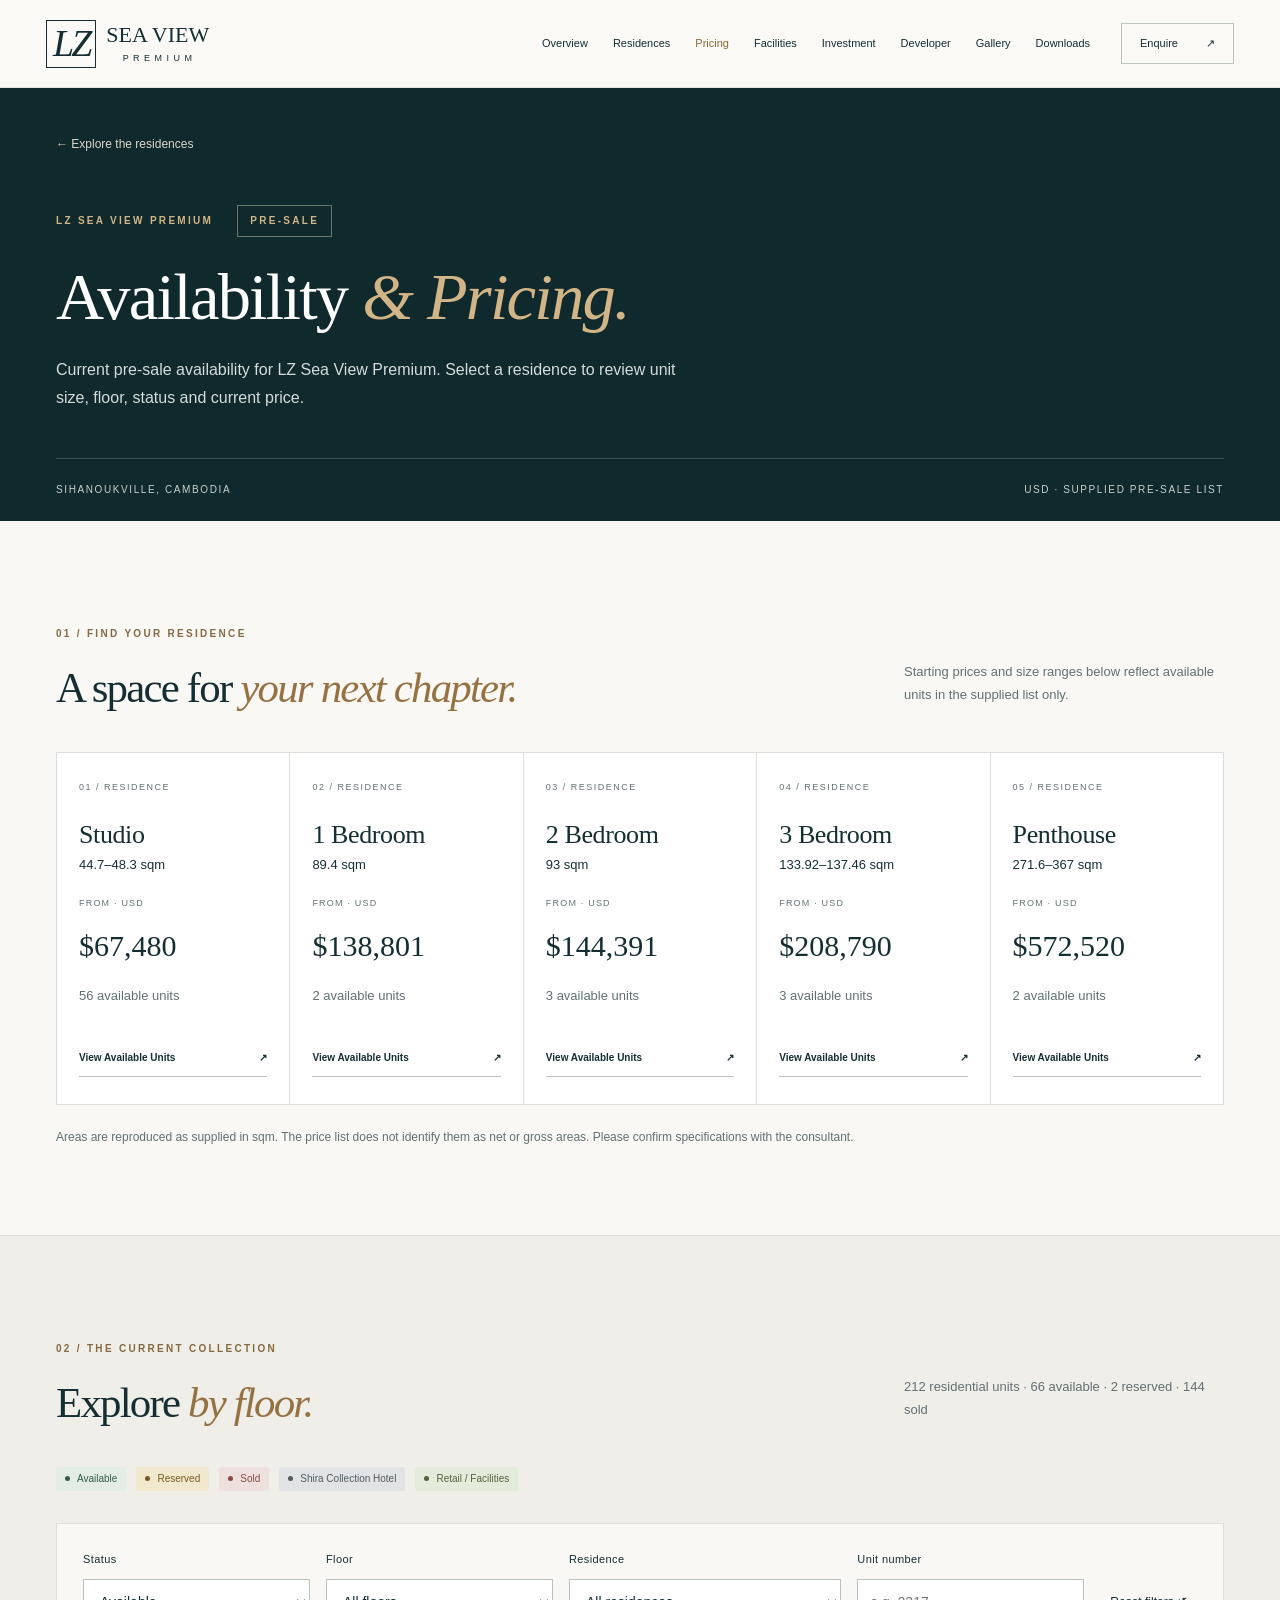
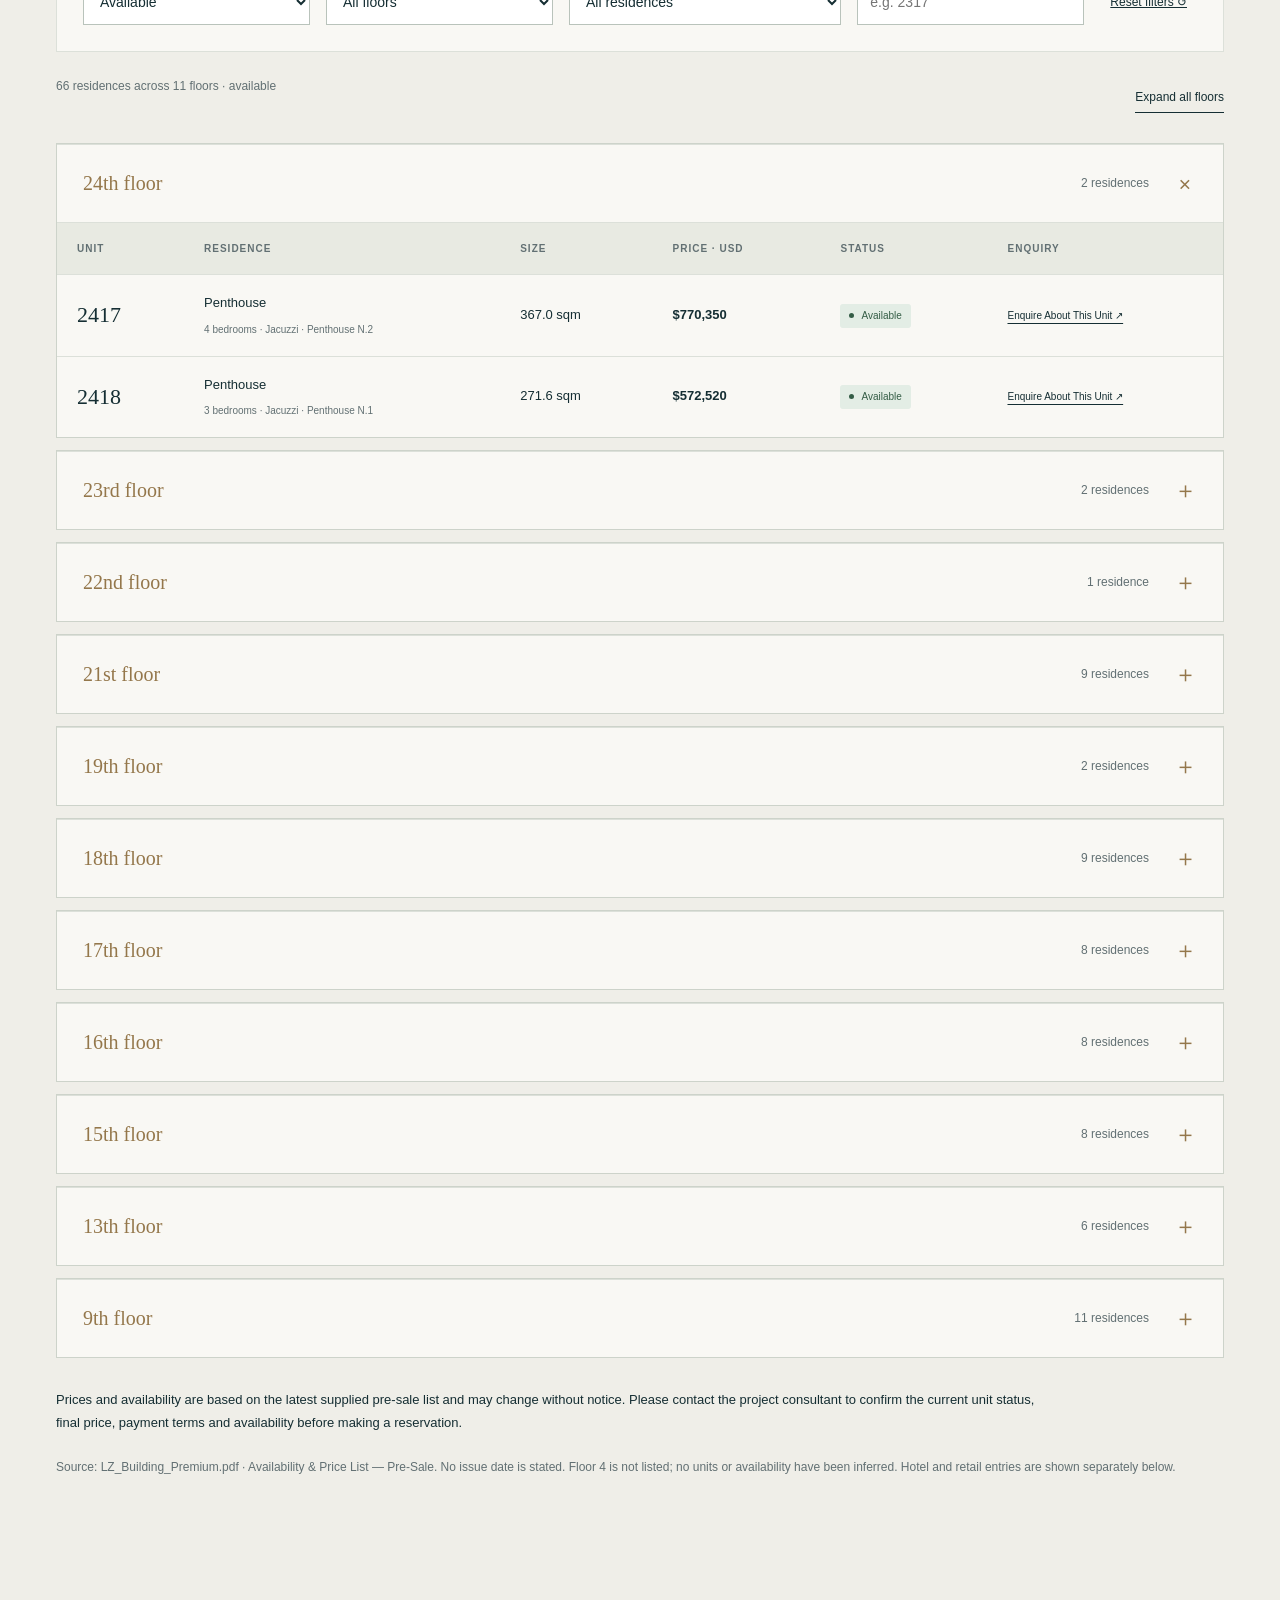
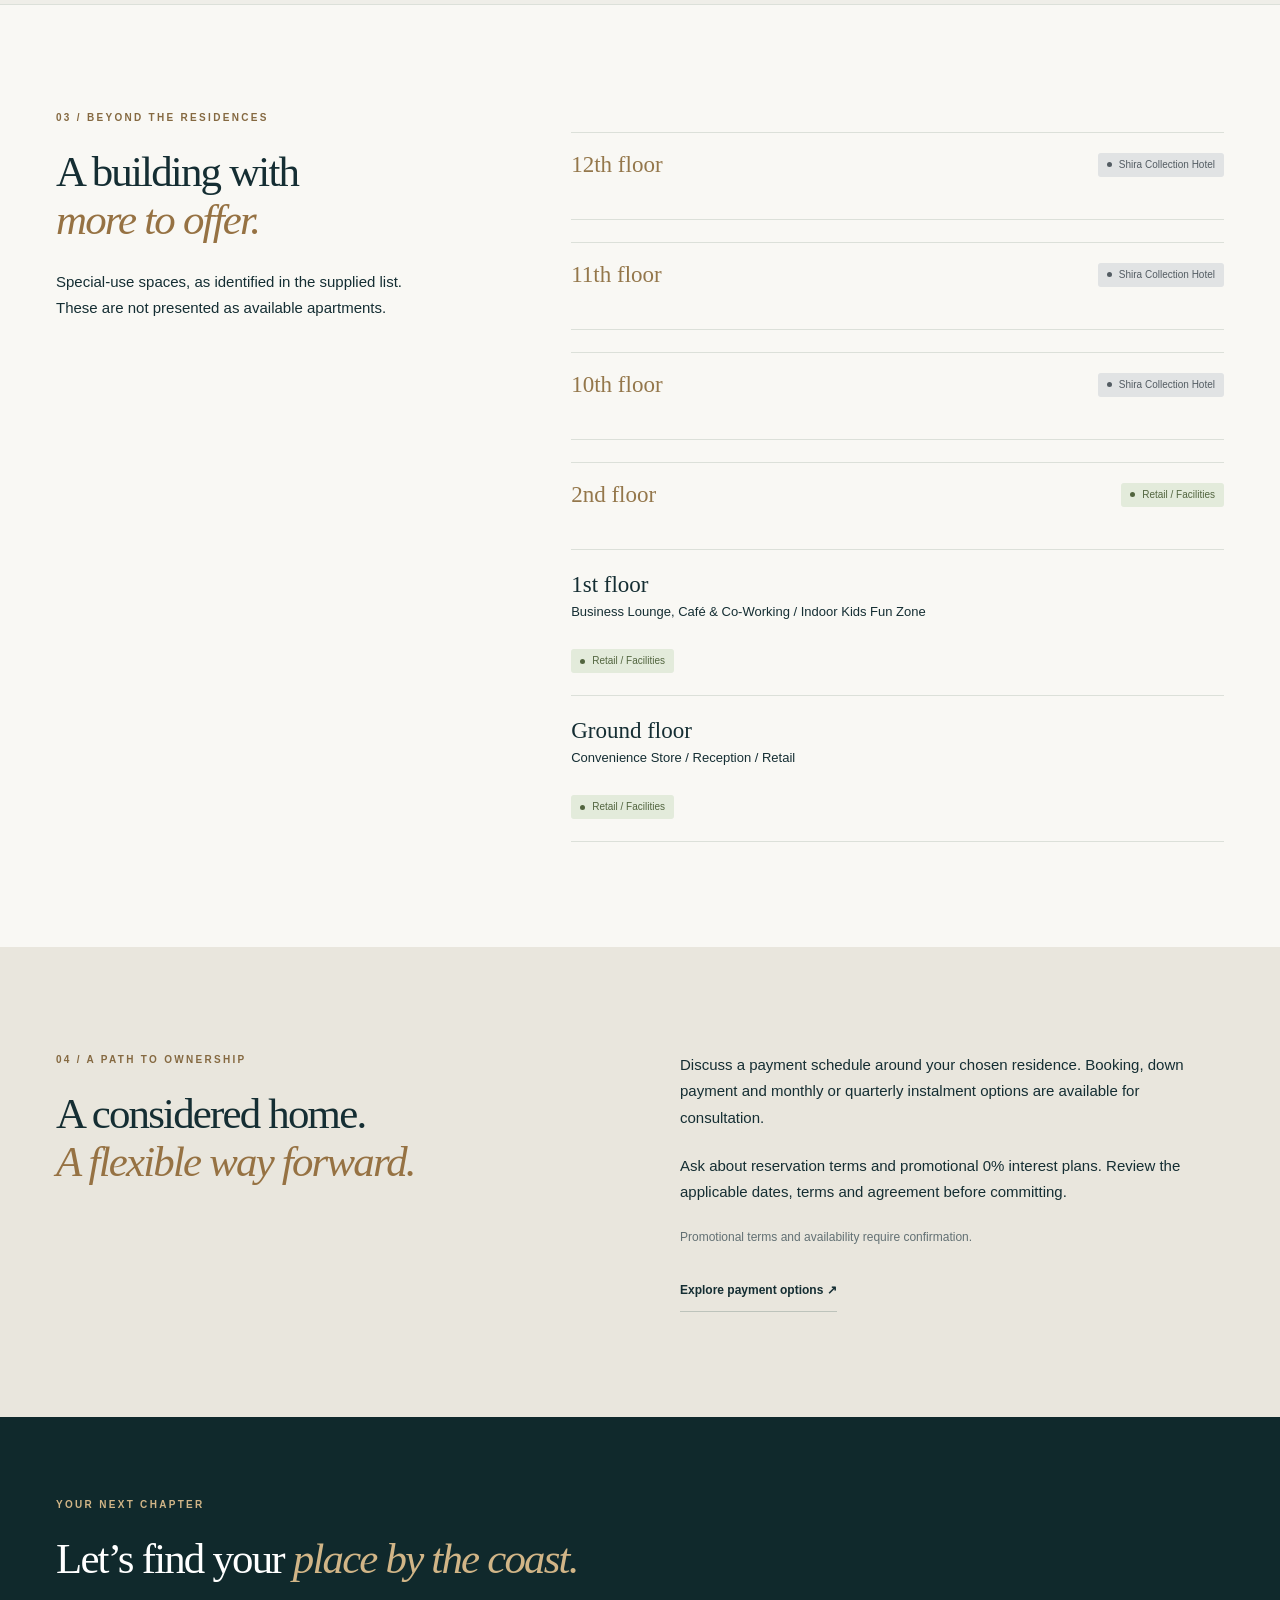
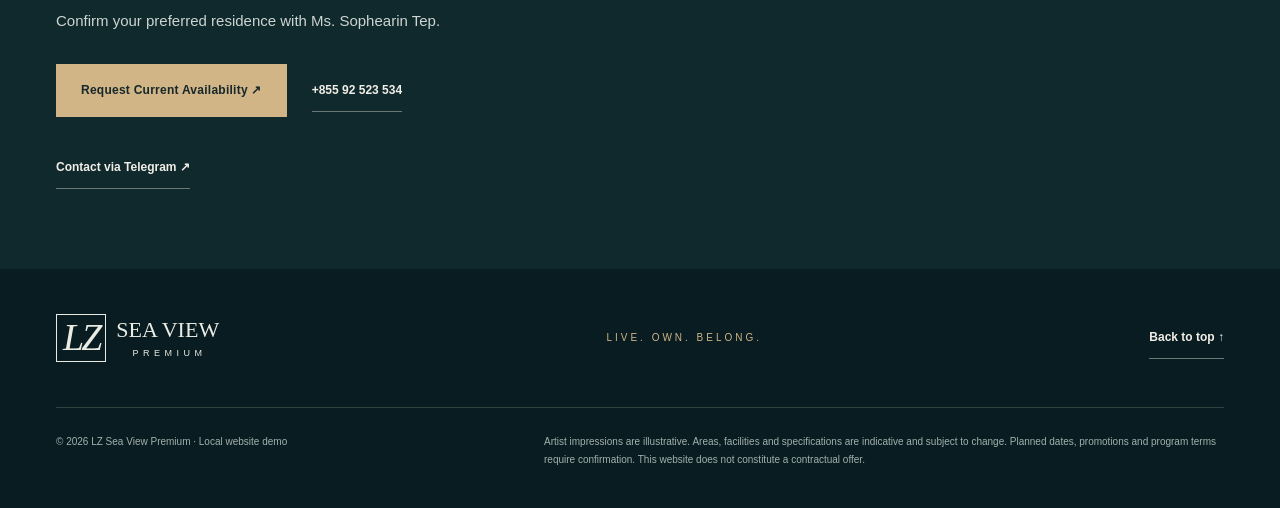
==== pricing.html @ 76c22403 "Confirm" ====
<!doctype html>
<html lang="en">
<head>
<meta charset="utf-8"><meta name="viewport" content="width=device-width, initial-scale=1">
<title>Availability & Pricing · LZ Sea View Premium</title>
<meta name="description" content="Explore the supplied pre-sale prices and unit availability at LZ Sea View Premium. Filter by floor, residence and status, and contact the project consultant.">
<meta name="robots" content="noindex,nofollow"><meta name="theme-color" content="#10292c">
<link rel="stylesheet" href="assets/css/style.css"><link rel="stylesheet" href="assets/css/pricing.css">
<script defer src="assets/js/pricing-data.js"></script><script defer src="assets/js/pricing.js"></script>
</head>
<body class="pricing-page">
<a class="skip" href="#main">Skip to content</a>
<header class="header">
  <a class="brand" href="index.html#home" aria-label="LZ Sea View Premium home"><span class="brand-monogram">LZ</span><span>SEA VIEW<small>P R E M I U M</small></span></a>
  <button class="menu-toggle" aria-expanded="false" aria-controls="nav">Menu <span>☰</span></button>
  <nav id="nav" aria-label="Main navigation"><a href="index.html#overview">Overview</a><a href="index.html#residences">Residences</a><a href="pricing.html" aria-current="page">Pricing</a><a href="index.html#facilities">Facilities</a><a href="index.html#investment">Investment</a><a href="index.html#developer">Developer</a><a href="index.html#gallery">Gallery</a><a href="index.html#downloads">Downloads</a><a class="nav-contact" href="index.html#contact">Enquire <span>↗</span></a></nav>
</header>
<main id="main">
<section class="price-hero"><div class="wrap">
<a class="price-back" href="index.html#residences">← Explore the residences</a>
<p class="eyebrow light">LZ SEA VIEW PREMIUM <span class="pre-sale">PRE-SALE</span></p>
<h1>Availability <em>&amp; Pricing.</em></h1>
<p class="price-intro">Current pre-sale availability for LZ Sea View Premium. Select a residence to review unit size, floor, status and current price.</p>
<div class="price-hero-bottom"><span>SIHANOUKVILLE, CAMBODIA</span><span>USD · SUPPLIED PRE-SALE LIST</span></div>
</div></section>
<section class="section wrap price-overview" aria-labelledby="overview-title">
<div class="section-head"><div><p class="eyebrow">01 / FIND YOUR RESIDENCE</p><h2 id="overview-title">A space for <em>your next chapter.</em></h2></div><p>Starting prices and size ranges below reflect available units in the supplied list only.</p></div>
<div id="category-cards" class="category-grid"></div>
<noscript><p>Please enable JavaScript to explore the inventory. <a href="index.html#contact">Contact the consultant for current availability.</a></p></noscript>
<p class="fine">Areas are reproduced as supplied in sqm. The price list does not identify them as net or gross areas. Please confirm specifications with the consultant.</p>
</section>
<section class="inventory-section" id="availability" aria-labelledby="inventory-title"><div class="wrap section">
<div class="section-head"><div><p class="eyebrow">02 / THE CURRENT COLLECTION</p><h2 id="inventory-title">Explore <em>by floor.</em></h2></div><p id="inventory-totals"></p></div>
<div class="legend" aria-label="Status legend"><span class="status available">Available</span><span class="status reserved">Reserved</span><span class="status sold">Sold</span><span class="status hotel">Shira Collection Hotel</span><span class="status retail">Retail / Facilities</span></div>
<form id="filters" class="price-filters" role="search" aria-label="Filter residences">
<label>Status<select id="status-filter"><option>Available</option><option>All</option><option>Reserved</option><option>Sold</option></select></label>
<label>Floor<select id="floor-filter"><option value="All">All floors</option></select></label>
<label>Residence<select id="type-filter"><option value="All">All residences</option></select></label>
<label>Unit number<input id="unit-filter" type="search" inputmode="numeric" placeholder="e.g. 2317" autocomplete="off"></label>
<button class="reset-filter" type="reset">Reset filters ↺</button>
</form>
<div class="inventory-toolbar"><p id="result-count" role="status" aria-live="polite"></p><button id="expand-floors" type="button">Expand all floors</button></div>
<div id="floor-results"></div>
<p class="pricing-disclaimer">Prices and availability are based on the latest supplied pre-sale list and may change without notice. Please contact the project consultant to confirm the current unit status, final price, payment terms and availability before making a reservation.</p>
<p class="fine">Source: LZ_Building_Premium.pdf · Availability &amp; Price List — Pre-Sale. No issue date is stated. Floor 4 is not listed; no units or availability have been inferred. Hotel and retail entries are shown separately below.</p>
</div></section>
<section class="section wrap building-use" aria-labelledby="building-title"><div><p class="eyebrow">03 / BEYOND THE RESIDENCES</p><h2 id="building-title">A building with<br><em>more to offer.</em></h2><p>Special-use spaces, as identified in the supplied list. These are not presented as available apartments.</p></div><div id="special-floors"></div></section>
<section class="price-payment"><div class="wrap section"><div><p class="eyebrow">04 / A PATH TO OWNERSHIP</p><h2>A considered home.<br><em>A flexible way forward.</em></h2></div><div><p>Discuss a payment schedule around your chosen residence. Booking, down payment and monthly or quarterly instalment options are available for consultation.</p><p>Ask about reservation terms and promotional 0% interest plans. Review the applicable dates, terms and agreement before committing.</p><p class="fine">Promotional terms and availability require confirmation.</p><a class="text-link" href="index.html#payment">Explore payment options ↗</a></div></div></section>
<section class="price-contact"><div class="wrap"><p class="eyebrow light">YOUR NEXT CHAPTER</p><h2>Let’s find your <em>place by the coast.</em></h2><p>Confirm your preferred residence with Ms. Sophearin Tep.</p><div class="actions"><a class="button gold" href="https://wa.me/85592523534?text=Hello%2C%20I%20would%20like%20to%20confirm%20current%20LZ%20Sea%20View%20Premium%20availability." target="_blank" rel="noopener noreferrer">Request Current Availability ↗</a><a class="text-link pale" href="tel:+85592523534">+855 92 523 534</a></div><a class="text-link pale" href="https://t.me/Sophea_Gency" target="_blank" rel="noopener noreferrer">Contact via Telegram ↗</a></div></section>
</main>
<footer><div class="wrap footer-top"><a class="brand" href="#main"><span class="brand-monogram">LZ</span><span>SEA VIEW<small>P R E M I U M</small></span></a><p>LIVE. OWN. BELONG.</p><a href="#main" class="text-link pale">Back to top ↑</a></div><div class="wrap footer-bottom"><p>© 2026 LZ Sea View Premium · Local website demo</p><p>Artist impressions are illustrative. Areas, facilities and specifications are indicative and subject to change. Planned dates, promotions and program terms require confirmation. This website does not constitute a contractual offer.</p></div></footer>
</body></html>
---- assets/css/style.css ----
/* Local, framework-free. System typography keeps the demo usable offline. */
:root{--ink:#152e33;--navy:#10292c;--deep:#0b2127;--gold:#d1b587;--paper:#f9f8f4;--muted:#627073;--line:#dce0d9;--serif:Georgia,'Times New Roman',serif;--sans:'Segoe UI',Arial,sans-serif}*{box-sizing:border-box}html{scroll-behavior:smooth;scroll-padding-top:90px}body{margin:0;background:var(--paper);color:var(--ink);font-family:var(--sans);font-size:15px;line-height:1.75}button,input,select,textarea{font:inherit}button,a,input,select,textarea{-webkit-tap-highlight-color:transparent}button,a{touch-action:manipulation}a{color:inherit;text-decoration:none}button{cursor:pointer}img{max-width:100%;display:block}button{color:inherit}p{margin:0 0 22px}h1,h2,h3{font-weight:400;line-height:1.12;margin:0 0 25px}h1,h2{font-family:var(--serif);letter-spacing:-1.8px}h1{font-size:clamp(42px,4.35vw,83px)}h2{font-size:clamp(34px,3.35vw,58px)}h3{font-family:var(--serif);font-size:27px;letter-spacing:-.4px}em{font-weight:400;color:#967243}button{border:0}button:focus-visible,a:focus-visible,summary:focus-visible{outline:3px solid #b7873d;outline-offset:5px}input:focus,textarea:focus,select:focus{outline:2px solid #a87c40;outline-offset:2px}.wrap{max-width:1344px;width:calc(100% - 112px);margin-inline:auto}.section{padding-top:105px;padding-bottom:105px}.eyebrow{font-size:10px;letter-spacing:2.3px;font-weight:600;color:#856941;margin-bottom:22px;line-height:1.6}.eyebrow.light{color:var(--gold)}.fine{font-size:12px;line-height:1.7;color:var(--muted)}.lead{font-size:20px;line-height:1.55}.button{display:inline-flex;align-items:center;justify-content:space-between;gap:25px;padding:15px 24px;font-size:12px;font-weight:600;letter-spacing:.25px;min-height:48px;border:1px solid transparent;transition:background .2s,transform .2s}.button:hover{transform:translateY(-2px)}.gold{background:var(--gold);color:#17282b}.gold:hover{background:#e4caa3}.dark{background:var(--ink);color:white}.dark:hover{background:#25484b}.outline{border-color:#9faeaa;background:transparent}.light-outline{border-color:#81918e;color:#fff;background:transparent}.text-link{display:inline-flex;gap:24px;align-items:center;font-size:12px;font-weight:600;padding:10px 0;border-bottom:1px solid #bdc3bb}.pale{color:#f1eee7;border-color:#6a7976}.actions{display:flex;gap:25px;align-items:center;flex-wrap:wrap}.center{text-align:center;margin-top:35px}.skip{position:fixed;left:20px;top:-100px;background:white;padding:12px;z-index:100}.skip:focus{top:20px}.header{height:88px;display:flex;align-items:center;justify-content:space-between;padding:0 3.6%;position:sticky;top:0;z-index:20;background:#faf9f6f7;border-bottom:1px solid #e5e3db;backdrop-filter:blur(12px)}.brand{display:flex;align-items:center;gap:10px;flex-shrink:0;font-family:var(--serif);font-size:22px;line-height:1}.brand-monogram{font-size:38px;font-style:italic;border:1px solid currentColor;padding:3px 6px 5px;letter-spacing:-3px}.brand small{font-size:9px;font-family:var(--sans);display:block;text-align:center;margin-top:8px;letter-spacing:1px}.header nav{display:flex;gap:25px;align-items:center;font-size:11px;font-weight:500}.header nav a:hover{color:#926b37}.nav-contact{padding:10px 18px;border:1px solid #bfc6bf;margin-left:6px;display:flex;gap:28px}.menu-toggle{display:none}.hero{background:var(--navy);color:#fff;display:grid;grid-template-columns:48% 52%;min-height:700px}.hero-copy{padding:82px 8% 26px 11%;display:flex;flex-direction:column;justify-content:center}.hero h1{margin-bottom:28px}.hero em{color:#d3b992}.hero-name{letter-spacing:3px;font-size:11px;margin-bottom:18px}.hero-intro{max-width:400px;font-size:15px;color:#c4cecc;line-height:1.85;margin-bottom:32px}.hero .text-link{font-size:11px}.hero-brochure{font-size:11px;color:#c5ceca;display:flex;gap:28px;margin-top:22px;align-self:flex-start}.hero-bottom{display:flex;justify-content:space-between;align-items:end;gap:20px;border-top:1px solid #ffffff26;padding-top:24px;margin-top:60px;font-size:8px;letter-spacing:1.5px;color:#b6c2bf}.hero-bottom strong{display:block;font-size:13px;letter-spacing:.5px;color:#fff;margin-top:6px;font-weight:400}.hero-bottom a{display:flex;gap:20px;align-items:center}.hero-bottom a span{font-size:24px}.hero-visual{position:relative;min-height:700px;overflow:hidden}.hero-visual>img{width:100%;height:100%;object-fit:cover;position:absolute;object-position:50% 48%}.image-note{position:absolute;bottom:16px;left:18px;color:#fff;font-size:8px;letter-spacing:1.4px;background:#10292ca8;padding:5px 9px;z-index:2}.hero-stamp{position:absolute;bottom:32px;right:30px;border:1px solid #ffffff80;padding:17px 20px;display:flex;gap:40px;align-items:end;font-size:12px;line-height:1.5;letter-spacing:2px;background:#10292c30;color:white}.hero-stamp>span:last-child{font-size:28px}.tiny-line{width:27px;height:1px;display:inline-block;background:var(--gold);vertical-align:middle;margin-right:10px}.highlights{display:grid;grid-template-columns:repeat(4,1fr);border-bottom:1px solid var(--line);padding:32px 0}.highlights>div{border-right:1px solid var(--line);padding-left:32px}.highlights>div:first-child{padding-left:0}.highlights>div:last-child{border:0}.highlights b{display:block;font-family:var(--serif);font-size:24px;font-weight:400}.highlights span{color:var(--muted);font-size:11px}.overview{display:grid;grid-template-columns:1fr 1fr;gap:100px;align-items:center}.picture{position:relative;overflow:hidden;background:#d8ddd6;padding:0;text-align:left}.picture>img{width:100%;height:100%;object-fit:cover;transition:transform .6s}.picture:hover>img{transform:scale(1.025)}.portrait{height:610px}.picture-caption{position:absolute;bottom:60px;left:35px;color:white;font-size:10px;letter-spacing:2px;z-index:2}.picture-caption em{font-size:28px;letter-spacing:0;color:white;font-family:var(--serif)}.portrait:after{content:'';position:absolute;inset:50% 0 0;background:linear-gradient(transparent,#10292ccc)}.section-copy p:not(.eyebrow):not(.lead){color:var(--muted)}.inline-facts{display:flex;gap:12px;flex-wrap:wrap;margin:25px 0}.inline-facts span{font-size:8px;letter-spacing:1px;border:1px solid var(--line);padding:6px 9px}.location-section{background:#eeeFE8}.location-grid{display:grid;grid-template-columns:.85fr 1.15fr;gap:70px;align-items:center}.address{font-size:13px;border-left:2px solid var(--gold);padding-left:18px}.nearby{display:grid;grid-template-columns:1fr 1fr;gap:20px;margin:26px 0}.nearby strong{display:block;font:30px var(--serif)}.nearby small{font:13px var(--sans)}.nearby span{font-size:11px;color:var(--muted)}.map-card{background:white;border:1px solid #d8ddd5;padding:12px}.map-preview{padding:0;position:relative;display:block;width:100%;background:#edf2ed}.map-preview img{width:100%;height:440px;object-fit:cover}.map-preview>span{position:absolute;bottom:14px;left:14px;right:14px;background:#fff;padding:13px 18px;font-size:12px;display:flex;justify-content:space-between}.map-card>p{font-size:8px;letter-spacing:2px;text-align:center;margin:16px 0 5px}.section-head{display:flex;justify-content:space-between;gap:45px;align-items:end;margin-bottom:40px}.section-head h2,.section-head h3{margin-bottom:0}.section-head>p{font-size:13px;max-width:320px;color:var(--muted);margin-bottom:5px}.tabs,.filter-row{display:flex;gap:4px;flex-wrap:wrap;border-bottom:1px solid #cbd2ca;margin-bottom:35px}.tabs button,.filter-row button{padding:15px 25px;background:transparent;font-size:12px;border-bottom:2px solid transparent;min-height:46px}.tabs button[aria-selected=true],.filter-row button[aria-pressed=true]{color:#856134;border-color:#a88550}.tabs button:hover,.filter-row button:hover{background:#eaece4}.unit-layout{display:grid;grid-template-columns:1.4fr 1fr;gap:50px}.unit-feature{padding:0;position:relative;width:100%;background:#dcdcd2}.unit-feature img{width:100%;height:420px;object-fit:cover}.unit-feature .expand{position:absolute;right:18px;bottom:16px;color:white;background:#10292cac;padding:4px 10px;font-size:11px}.unit-thumbs{display:grid;grid-template-columns:repeat(4,1fr);gap:10px;margin-top:10px}.unit-thumbs button{padding:0;position:relative;overflow:hidden;height:85px}.unit-thumbs img{width:100%;height:100%;object-fit:cover}.unit-thumbs button:hover{outline:2px solid var(--gold)}.unit-copy{padding:25px 0}.unit-copy h3{font-size:38px}.unit-size{font:30px var(--serif);padding:18px 0;border-block:1px solid var(--line);margin:22px 0}.unit-size small{display:block;font:11px var(--sans);margin-top:7px;color:var(--muted)}.unit-copy ul{padding:0;list-style:none;line-height:2;font-size:13px}.unit-copy li:before{content:'—';margin-right:10px;color:#a5824f}.unit-copy .actions{margin-top:25px;gap:15px}.unit-copy .button{font-size:11px;padding:13px 16px;gap:15px}.residence-note{margin-top:22px;margin-bottom:0}.facilities-section{background:var(--navy);color:#fff}.facilities-section h2 em{color:var(--gold)}.facilities-section .section-head>p{color:#b9c5c2}.facility-mosaic{display:grid;grid-template-columns:1.4fr 1fr;grid-template-rows:235px 235px;gap:16px}.facility-wide{grid-row:span 2}.facility-caption{position:absolute;left:26px;bottom:50px;color:white;text-shadow:0 1px 6px #000;z-index:1}.facility-caption small{display:block;font-size:9px;letter-spacing:2px;margin-bottom:12px}.facility-caption b{font:26px var(--serif)}.facility-wide .facility-caption b{font-size:38px}.facility-mosaic .picture:after{content:'';position:absolute;inset:40% 0 0;background:linear-gradient(transparent,#0009)}.facility-list{display:grid;grid-template-columns:repeat(4,1fr);margin-top:40px;gap:30px}.facility-list>div{border-top:1px solid #49615f;padding-top:16px}.facility-list span{color:#bba074;font:11px var(--sans)}.facility-list h3{font-size:20px;margin:14px 0 7px}.facility-list p{font-size:11px;color:#bbc5c2;line-height:1.6}.dark-details{color:#bfcac6;margin-top:15px}.dark-details summary{color:#e9e9e0;border-color:#526260}.dark-details p{font-size:13px}.benefits{display:grid;grid-template-columns:repeat(4,1fr);gap:35px}.benefits article{border-top:1px solid var(--line);padding-top:22px}.benefits h3{font-size:22px}.benefits p{font-size:13px;color:var(--muted)}.line-icon{display:block;color:#9d7a46;font-size:32px;margin-bottom:20px}.rental-card{display:grid;grid-template-columns:.8fr 1.2fr;margin-top:60px;background:#eeefe8}.rental-number{background:var(--ink);color:white;padding:45px;text-align:center;display:flex;align-items:center;justify-content:center;flex-direction:column}.rental-number b{font:124px/1 var(--serif);color:#dac19d}.rental-number b span{font-size:55px}.rental-number p{margin-bottom:16px}.rental-number small{font-size:9px;letter-spacing:1.2px}.gold-rule{height:1px;width:35px;background:var(--gold);margin:12px 0 28px}.rental-card>div:last-child{padding:50px}.rental-card h3{font-size:36px}.rental-card .fine{margin:25px 0 0}.management{display:grid;grid-template-columns:.8fr 1.2fr;gap:60px;margin-top:55px}.management h3{font-size:31px}.management p{color:var(--muted);font-size:13px}.service-chips{display:flex;gap:10px;flex-wrap:wrap}.service-chips span{border:1px solid #cbd1c8;font-size:11px;padding:6px 10px}.offer-section{background:#e9e9e0}.offer-grid{display:grid;grid-template-columns:1fr 1fr;gap:100px;align-items:center}.payment-steps{margin:30px 0}.payment-steps>div{display:flex;gap:20px;margin-top:25px}.payment-steps>div>span{border:1px solid #abb4aa;border-radius:50%;width:38px;height:38px;flex-shrink:0;display:grid;place-items:center;font-size:11px}.payment-steps h3{font-size:21px;margin-bottom:8px}.payment-steps p{font-size:12px;color:var(--muted);margin:0}.offer-card{background:var(--paper)}.offer-image{height:255px;position:relative;overflow:hidden}.offer-image img{width:100%;height:100%;object-fit:cover;object-position:50% 23%}.tag{position:absolute;left:17px;top:17px;background:#faf8f0;padding:7px 12px;font-size:8px;letter-spacing:1.2px}.offer-body{padding:35px}.offer-body h3{font-size:34px}.offer-body p{font-size:13px}.offer-body .fine{font-size:11px;margin-top:15px}.subtle-link{background:none;border-bottom:1px solid #aaa;padding:3px 0;font-size:11px}.developer-intro{display:grid;grid-template-columns:1fr 1fr;gap:100px}.developer-intro h2{font-size:60px}.developer-intro p{color:var(--muted)}.client-brand{width:190px;height:auto;margin-bottom:30px;mix-blend-mode:multiply}.track-heading{margin-top:80px}.track-heading h3{font-size:30px}.track-grid{display:grid;grid-template-columns:1fr 1fr;gap:35px}.track-grid article{border:1px solid var(--line)}.track-main{position:relative;height:320px;width:100%;padding:0;display:block}.track-main img{width:100%;height:100%;object-fit:cover}.track-thumbs{display:grid;grid-template-columns:1fr 1fr;gap:8px;margin:8px}.track-thumbs button{padding:0;height:140px}.track-thumbs img{width:100%;height:100%;object-fit:cover}.track-copy{padding:22px 27px}.track-copy h3{margin-bottom:10px}.track-copy span{font-size:9px;letter-spacing:1.3px}.track-copy p{font-size:13px;color:var(--muted);margin-top:15px}.gallery-section{background:#eeefe8}.filter-row{margin-bottom:15px}.filter-row button{padding:10px 17px;font-size:11px}.gallery-grid{display:grid;grid-template-columns:repeat(3,1fr);gap:17px}.gallery-tile{padding:0;background:#e1e5db;position:relative;overflow:hidden;aspect-ratio:1.4;text-align:left}.gallery-tile img{height:100%;width:100%;object-fit:cover;transition:transform .4s}.gallery-tile:hover img{transform:scale(1.05)}.gallery-tile>span{position:absolute;bottom:0;left:0;right:0;color:white;padding:30px 15px 12px;background:linear-gradient(transparent,#10292ccf);font-size:11px}.gallery-tile small{display:block;font-size:8px;letter-spacing:1px;opacity:.85}.brochure-cards{display:grid;grid-template-columns:repeat(3,1fr);gap:22px}.brochure-card{border:1px solid var(--line);padding:30px;position:relative;background:#f0f0e8}.brochure-card>span{font-size:9px;letter-spacing:2px;color:#8c724b}.brochure-card h3{margin:22px 0 10px;font-size:30px}.brochure-card p{font-size:12px;color:var(--muted)}.brochure-card .text-link{width:100%;justify-content:space-between}.plans-layout{display:grid;grid-template-columns:.8fr 1.2fr;gap:80px;margin-top:55px}.plans-layout p{color:var(--muted)}details{border-bottom:1px solid var(--line)}summary{list-style:none;display:flex;justify-content:space-between;gap:20px;align-items:center;padding:19px 0;cursor:pointer;font-size:14px;border-top:1px solid var(--line)}summary::-webkit-details-marker{display:none}summary span{font-size:20px;color:#94774b}details[open] summary span{transform:rotate(45deg)}details p{font-size:13px}.doc-row{display:flex;justify-content:space-between;gap:20px;border-top:1px dashed #d5d9d2;padding:13px 0;font-size:12px}.doc-row span{max-width:73%}.doc-row small{display:block;font-size:10px;color:var(--muted)}.doc-row a{white-space:nowrap;color:#735526;font-weight:600}.video-section{padding-bottom:20px}.video-poster{width:100%;aspect-ratio:16/9;max-height:650px;display:block;position:relative;padding:0;overflow:hidden;background:var(--ink);color:white}.video-poster>img{width:100%;height:100%;object-fit:cover;opacity:.53;transition:transform 1s}.video-poster:hover>img{transform:scale(1.03)}.video-content{position:absolute;inset:0;display:flex;align-items:center;justify-content:center;flex-direction:column;padding:20px;background:linear-gradient(transparent,#0b222548)}.video-content>strong{font:44px var(--serif);margin:20px 0 10px}.video-content>span:last-child{font-size:12px}.play{width:75px;height:75px;border:1px solid #fff9;border-radius:50%;background:#ffffff20;display:grid;place-items:center;padding-left:4px;font-size:22px;backdrop-filter:blur(6px)}.video-meta{position:absolute;bottom:22px;left:28px;right:28px;display:flex;justify-content:space-between;font-size:9px;letter-spacing:2px}.legal-section{display:grid;grid-template-columns:1fr 1fr;gap:100px}.legal-section>div:first-child>p:not(.eyebrow){max-width:440px;color:var(--muted)}.contact-section{background:var(--navy);color:white}.contact-section h2 em{color:var(--gold)}.contact-grid{display:grid;grid-template-columns:1fr 1fr;gap:100px}.contact-grid>div>p{color:#c4cdc9;max-width:390px}.consultant{display:flex;gap:20px;align-items:center;margin:35px 0}.consultant-initials{width:60px;height:60px;display:grid;place-items:center;border:1px solid #9a997f;border-radius:50%;font:25px var(--serif);color:var(--gold)}.consultant h3{font-size:25px;margin-bottom:5px}.consultant div>span{font-size:8px;letter-spacing:1.8px;color:var(--gold);display:block}.consultant div>a{display:block;font-size:17px;margin-top:6px}.contact-buttons{display:flex;gap:10px;flex-wrap:wrap;margin-bottom:25px}.contact-buttons .button{padding:11px 19px;gap:12px}.contact-grid>div>.fine{font-size:12px;margin-top:30px}.enquiry-form{background:var(--paper);color:var(--ink);padding:37px}.enquiry-form h3{font-size:28px}.enquiry-form label{display:block;font-size:11px;font-weight:500;margin-bottom:20px}.enquiry-form input,.enquiry-form select,.enquiry-form textarea{display:block;width:100%;border:0;border-bottom:1px solid #b9c3b9;background:transparent;border-radius:0;padding:10px 0;color:var(--ink);font-size:13px;margin-top:4px;resize:vertical}.form-row{display:grid;grid-template-columns:1fr 1fr;gap:25px}.enquiry-form .button{width:100%}.enquiry-form .fine{font-size:11px}.enquiry-form #form-status{margin:15px 0 0}.enquiry-form .eyebrow{margin-bottom:15px}footer{background:#091c21;color:#eaece4}.footer-top{display:flex;justify-content:space-between;align-items:center;gap:30px;padding:45px 0;border-bottom:1px solid #31433f}.footer-top>p{font-size:10px;letter-spacing:3px;margin:0;color:var(--gold)}.footer-bottom{display:flex;justify-content:space-between;gap:50px;padding:25px 0 35px;color:#a3b1ad;font-size:10px}.footer-bottom p:first-child{flex-shrink:0}.footer-bottom p:last-child{max-width:680px;margin-bottom:0}dialog{border:1px solid #bec7bd;padding:25px;background:var(--paper);color:var(--ink);max-width:calc(100vw - 28px);max-height:90dvh}dialog::backdrop{background:#031619e8;backdrop-filter:blur(7px)}body.modal-open{overflow:hidden}#lightbox{width:1150px}.modal-top{display:flex;gap:20px;justify-content:space-between;align-items:center;min-height:50px}.modal-top p{margin:0;font-size:13px}.close{width:44px;height:44px;background:transparent;font-size:30px;line-height:1;flex-shrink:0}.lightbox-stage{display:grid;grid-template-columns:44px 1fr 44px;gap:12px;align-items:center}.lightbox-stage img{width:100%;height:65dvh;object-fit:contain}.arrow{height:44px;background:#e1e6dc;font-size:22px}#lightbox-count{text-align:center;margin:15px 0 0}#info-dialog{width:620px;padding:45px}#info-dialog>.close{position:absolute;right:10px;top:10px}#info-title{font-size:35px;margin-top:10px}#info-content p{font-size:14px}.modal-offer{width:auto;max-height:55dvh;margin:auto;object-fit:contain}.noscript{text-align:center;padding:20px;background:#fff0cc}.modal-mini-play{font-size:35px;color:#987643}.lightbox-stage img.map-large{height:70dvh}.plan-options{display:grid;gap:14px;margin-top:20px}.plan-options a{border:1px solid var(--line);padding:15px;font-size:13px;display:flex;justify-content:space-between;gap:15px}[hidden]{display:none!important}
@media(min-width:1700px){.hero-copy{padding-left:max(9%,calc((100vw - 1440px)/2))}.hero,.hero-visual{min-height:830px}.hero-copy{padding-right:10%}.hero-bottom{margin-top:75px}}
@media(max-width:1150px){.header nav{gap:14px}.header{padding-inline:24px}.brand{font-size:18px}.brand-monogram{font-size:32px}.nav-contact{padding:9px 12px;gap:10px}.wrap{width:calc(100% - 64px)}.hero-copy{padding:60px 8% 24px}.hero,.hero-visual{min-height:640px}.overview,.offer-grid,.developer-intro,.contact-grid,.legal-section{gap:45px}.location-grid{gap:35px}.unit-layout{gap:30px}.hero-bottom a{font-size:7px;gap:8px}.highlights b{font-size:20px}.section{padding-block:80px}.portrait{height:520px}.hero .actions{gap:12px}.hero h1{font-size:50px}.plans-layout{gap:35px}.facility-list{gap:22px}.rental-card>div:last-child{padding:35px}.enquiry-form{padding:28px}}
@media(max-width:950px){.header{height:76px}.menu-toggle{display:flex;align-items:center;gap:20px;background:transparent;font-size:12px;min-height:44px}.menu-toggle span{font-size:22px}.header nav{display:none;position:absolute;top:76px;left:0;right:0;flex-direction:column;align-items:stretch;background:var(--paper);padding:18px 32px;border-bottom:1px solid var(--line);max-height:calc(100dvh - 76px);overflow:auto;gap:0}.header nav.open{display:flex}.header nav a{padding:12px 0;font-size:14px}.header nav .nav-contact{margin:8px 0;padding:10px 16px}.hero{grid-template-columns:1fr 1fr}.hero h1{font-size:42px}.hero-copy{padding:48px 8% 24px}.hero-intro{font-size:13px}.hero-bottom{margin-top:38px}.hero-bottom a{display:none}.highlights{gap:20px;grid-template-columns:1fr 1fr}.highlights>div{padding-left:0;border:0}.overview{gap:35px}.portrait{height:520px}.location-grid{grid-template-columns:1fr}.map-preview img{height:410px;object-fit:contain}.unit-layout{grid-template-columns:1.1fr 1fr}.unit-feature img{height:350px}.unit-copy{padding:0}.unit-copy h3{font-size:30px}.unit-thumbs button{height:66px}.tabs button{padding:12px 18px}.facility-mosaic{grid-template-rows:190px 190px}.facility-list{grid-template-columns:repeat(3,1fr)}.benefits{grid-template-columns:1fr 1fr}.developer-intro h2{font-size:48px}.contact-grid{gap:35px}.contact-buttons .button{padding:11px 12px}.brochure-card{padding:22px}.offer-grid{gap:35px}.offer-body{padding:25px}.footer-bottom{flex-direction:column;gap:0}.hero-stamp{bottom:38px;right:18px;gap:25px}.form-row{grid-template-columns:1fr;gap:0}}
@media(max-width:760px){html{scroll-padding-top:80px}.wrap{width:calc(100% - 40px)}.section{padding-block:62px}.header{padding-inline:20px;height:72px}.header nav{top:72px}.hero{grid-template-columns:1fr;min-height:0}.hero-copy{padding:50px 24px 30px}.hero h1{font-size:48px;letter-spacing:-1.7px}.hero-name{font-size:10px}.hero-intro{max-width:380px;font-size:14px}.hero .actions{gap:22px}.hero-bottom{margin-top:30px;display:none}.hero-visual{min-height:480px}.hero-visual>img{object-position:50% 45%}.hero-stamp{bottom:25px}.hero-copy .eyebrow{font-size:9px}.highlights{padding:25px 0;gap:20px}.highlights b{font-size:20px}.highlights span{font-size:10px}.overview{grid-template-columns:1fr;gap:35px}.overview .portrait{height:450px;order:2}.overview .section-copy{order:1}.section-copy h2{font-size:38px}.section-head{display:block;margin-bottom:28px}.section-head>p{margin-top:20px}.section-head h2{font-size:38px}.location-grid{gap:35px}.map-preview img{height:280px}.tabs{gap:0;display:grid;grid-template-columns:repeat(3,1fr)}.tabs button{font-size:11px;padding:12px 8px}.unit-layout{grid-template-columns:1fr;gap:25px}.unit-feature img{height:auto;aspect-ratio:1.42;object-fit:cover}.unit-thumbs button{height:65px}.unit-copy{padding-top:10px}.unit-copy h3{font-size:35px}.unit-copy .eyebrow{margin-bottom:14px}.unit-size{font-size:27px}.unit-copy .actions{flex-wrap:wrap}.facility-mosaic{grid-template-columns:1fr 1fr;grid-template-rows:320px 175px;gap:10px}.facility-wide{grid-column:span 2;grid-row:span 1}.facility-caption{left:15px;bottom:40px}.facility-caption b{font-size:18px}.facility-wide .facility-caption b{font-size:29px}.facility-mosaic .image-note{font-size:6px;left:8px;bottom:10px;letter-spacing:.5px;max-width:calc(100% - 16px)}.facility-list{grid-template-columns:1fr 1fr;gap:18px}.facility-list h3{font-size:20px}.facility-list p{font-size:11px}.benefits{gap:25px}.benefits h3{font-size:22px}.benefits p{font-size:12px}.rental-card{grid-template-columns:1fr;margin-top:35px}.rental-number{padding:35px}.rental-card>div:last-child{padding:30px 25px}.rental-card h3{font-size:32px}.management{grid-template-columns:1fr;gap:8px;margin-top:40px}.offer-grid{grid-template-columns:1fr;gap:40px}.offer-body{padding:28px}.offer-image{height:270px}.developer-intro{grid-template-columns:1fr;gap:20px}.developer-intro h2{font-size:45px}.client-brand{width:150px}.track-heading{margin-top:50px}.track-grid{grid-template-columns:1fr;gap:30px}.track-main{height:280px}.track-thumbs button{height:105px}.track-copy{padding:20px}.gallery-grid{grid-template-columns:1fr 1fr;gap:10px}.gallery-tile{aspect-ratio:.95}.gallery-tile>span{font-size:10px;padding:30px 10px 10px}.gallery-tile small{font-size:7px}.filter-row{border:0;gap:6px}.filter-row button{padding:8px 11px;border:1px solid #b7c0b4;min-height:40px}.filter-row button[aria-pressed=true]{background:var(--ink);color:#fff;border-color:var(--ink)}.brochure-cards{grid-template-columns:1fr;gap:14px}.brochure-card{padding:25px}.brochure-card h3{margin-top:12px}.plans-layout{grid-template-columns:1fr;gap:15px;margin-top:40px}.video-section{width:100%;padding:0}.video-poster{aspect-ratio:1.3}.video-content>strong{font-size:30px}.video-content>span:last-child{font-size:10px}.video-content .eyebrow{font-size:8px}.play{width:56px;height:56px;font-size:17px}.video-meta{font-size:6px;letter-spacing:1px;bottom:15px;left:16px;right:16px}.legal-section{grid-template-columns:1fr;gap:25px}.contact-grid{grid-template-columns:1fr;gap:35px}.contact-section h2{font-size:43px}.enquiry-form{padding:27px 22px}.form-row{grid-template-columns:1fr}.contact-buttons{gap:8px}.contact-buttons .button{font-size:11px;padding:12px 16px}.footer-top{flex-wrap:wrap;padding:30px 0;gap:25px}.footer-top>p{display:none}.footer-top .text-link{font-size:10px}.footer-bottom{font-size:9px}.lightbox-stage{grid-template-columns:32px 1fr 32px;gap:4px}.arrow{font-size:18px;width:32px}.lightbox-stage img{height:60dvh}#lightbox{padding:12px}.modal-top p{font-size:11px}.lightbox-stage img.map-large{height:65dvh}#info-dialog{padding:40px 24px 25px}#info-title{font-size:30px}.modal-top{min-height:60px}.hero-stamp{font-size:10px}.contact-grid>div>.eyebrow{color:var(--gold)}}
@media(prefers-reduced-motion:reduce){html{scroll-behavior:auto}*,*:before,*:after{transition:none!important;animation:none!important}}
---- assets/css/pricing.css ----
.price-hero{background:var(--navy);color:white;padding:42px 0 0}.price-back{font-size:12px;color:#ddd5c8;display:inline-block;margin-bottom:50px}.price-hero .eyebrow{display:flex;align-items:center;gap:24px}.pre-sale{border:1px solid #69756b;padding:7px 12px;color:var(--gold)}.price-hero h1{font-family:var(--serif);font-size:clamp(44px,5.2vw,76px);font-weight:400;line-height:1.15;margin:20px 0}.price-hero h1 em{color:var(--gold);font-weight:400}.price-intro{max-width:620px;color:#d4dcda;font-size:16px;line-height:1.8}.price-hero-bottom{border-top:1px solid #405452;margin-top:45px;padding:22px 0;display:flex;justify-content:space-between;font-size:10px;letter-spacing:1.6px;color:#c6d0cc}.price-overview{padding-bottom:65px}.category-grid{display:grid;grid-template-columns:repeat(5,minmax(0,1fr));border-left:1px solid var(--line);margin:35px 0 22px}.category-card{border:1px solid var(--line);border-left:0;padding:27px 22px;background:white;display:flex;flex-direction:column}.category-index{font-size:9px;letter-spacing:1.5px;color:var(--muted)}.category-card h3{font-family:var(--serif);font-size:26px;font-weight:400;margin:25px 0 4px}.category-card>p{margin:0 0 20px;font-size:13px}.category-price{margin-top:auto}.category-price small{display:block;font-size:9px;letter-spacing:1.2px;color:var(--muted)}.category-price strong{font-family:var(--serif);font-weight:400;font-size:30px;display:block;margin:8px 0 12px}.category-card .text-link{font-size:10px;gap:8px;justify-content:space-between;margin-top:12px}.inventory-section{background:#efeee8;border-block:1px solid var(--line)}.legend{display:flex;gap:10px;flex-wrap:wrap;margin:25px 0 32px}.status{display:inline-flex;align-items:center;gap:7px;border-radius:3px;padding:6px 9px;font-size:10px;line-height:1.2;white-space:nowrap;font-weight:500}.status:before{content:'';width:5px;height:5px;border-radius:50%;background:currentColor}.available{background:#e3ede5;color:#345d46}.reserved{background:#f2e8ce;color:#775b23}.sold{background:#eee0dd;color:#854c43}.hotel{background:#e1e3e4;color:#535c62}.retail{background:#e3ebdb;color:#52653f}.price-filters{display:grid;grid-template-columns:1fr 1fr 1.2fr 1fr auto;align-items:end;gap:16px;padding:26px;background:var(--paper);border:1px solid var(--line)}.price-filters label{display:flex;flex-direction:column;gap:10px;font-size:11px;letter-spacing:.4px}.price-filters select,.price-filters input{width:100%;min-width:0;border:1px solid #b9c3bb;border-radius:0;color:var(--ink);background:white;padding:13px 12px;font:14px var(--sans);height:46px}.reset-filter{height:46px;border:0;background:transparent;font:12px var(--sans);text-decoration:underline;cursor:pointer;padding:10px}.inventory-toolbar{display:flex;justify-content:space-between;align-items:center;gap:20px;margin:24px 0;font-size:12px;color:var(--muted)}.inventory-toolbar button{background:none;border:0;border-bottom:1px solid var(--ink);padding:8px 0;color:var(--ink);font:12px var(--sans);cursor:pointer}.floor-group{border:1px solid #cdd3ca;background:var(--paper);margin-bottom:12px}.floor-group>summary{list-style:none;padding:23px 26px;display:flex;justify-content:space-between;align-items:center;cursor:pointer;font:25px var(--serif)}.floor-group>summary::-webkit-details-marker{display:none}.floor-count{display:flex;align-items:center;gap:25px;font:12px var(--sans);color:var(--muted)}.floor-chevron{font-size:23px;font-weight:300}.floor-group[open] .floor-chevron{transform:rotate(45deg)}.unit-table{width:100%;border-collapse:collapse;text-align:left}.unit-table thead{font-size:10px;text-transform:uppercase;letter-spacing:1px;color:var(--muted);background:#e8eae2}.unit-table th,.unit-table td{padding:17px 20px;border-top:1px solid var(--line)}.unit-table td{font-size:13px}.unit-table tbody th{font:22px var(--serif)}.unit-table td small{display:block;max-width:210px;margin-top:6px;font-size:10px;color:var(--muted)}.unit-price{font-weight:600;white-space:nowrap}.unit-action a{font-size:10px;text-decoration:underline;text-underline-offset:4px}.pricing-disclaimer{font-size:13px;line-height:1.8;margin-top:30px;max-width:980px}.empty-results{padding:50px;background:white;text-align:center}.building-use{display:grid;grid-template-columns:1fr 1.5fr;gap:80px}.building-use>div>p{max-width:370px}.special-floor,.facility-floor{padding:22px 0;border-bottom:1px solid var(--line)}.special-floor summary{cursor:pointer;display:flex;gap:20px;justify-content:space-between;align-items:center}.special-floor summary>span:first-child,.facility-floor>span:first-child{font:23px var(--serif)}.special-floor p,.facility-floor p{font-size:13px;line-height:1.8}.special-units{list-style:none;padding:0;display:grid;grid-template-columns:repeat(3,1fr);gap:7px}.special-units li{border:1px solid var(--line);padding:9px;font-size:11px;display:flex;justify-content:space-between;gap:8px}.price-payment{background:#e9e6dd}.price-payment>.wrap{display:grid;grid-template-columns:1fr 1fr;gap:80px}.price-contact{background:var(--navy);color:white;padding:80px 0}.price-contact h2 em{color:var(--gold)}.price-contact p{color:#ccd5d1}.price-contact .actions{margin:30px 0}.price-contact>.wrap>.text-link{font-size:12px}.pricing-page nav [aria-current=page]{color:#886a36}.pricing-page :focus-visible{outline:2px solid #96713f;outline-offset:5px}.sr-only{position:absolute;width:1px;height:1px;overflow:hidden;clip-path:inset(50%);white-space:nowrap}
@media(max-width:1150px){.category-card{padding:22px 14px}.category-card h3{font-size:23px}.category-price strong{font-size:26px}.unit-table th,.unit-table td{padding:15px 12px}.building-use{gap:40px}.price-filters{gap:12px;padding:20px}}
@media(max-width:950px){.category-grid{grid-template-columns:repeat(3,minmax(0,1fr))}.category-card{padding:25px}.price-filters{grid-template-columns:1fr 1fr}.reset-filter{justify-self:start}.building-use,.price-payment>.wrap{grid-template-columns:1fr;gap:30px}.unit-table th,.unit-table td{padding:13px 9px}.unit-action a{font-size:10px}}
@media(max-width:760px){.price-hero{padding-top:25px}.price-back{margin-bottom:35px}.price-hero h1{font-size:43px}.price-hero h1 em{display:block}.price-hero .eyebrow{font-size:9px;gap:12px}.price-intro{font-size:14px}.price-hero-bottom{gap:16px;font-size:8px;line-height:1.6}.price-overview{padding-bottom:45px}.category-grid{grid-template-columns:1fr 1fr;margin-top:25px}.category-card{padding:20px 16px}.category-card:last-child{grid-column:1/-1}.category-card h3{font-size:24px}.category-card .text-link{font-size:10px;line-height:1.6}.category-index{font-size:8px}.price-filters{padding:16px;gap:16px 12px}.price-filters select,.price-filters input{font-size:13px;padding:11px 8px}.inventory-toolbar{align-items:flex-start;font-size:11px}.inventory-toolbar p{margin:5px 0;max-width:190px}.inventory-toolbar button{font-size:11px;white-space:nowrap}.floor-group>summary{padding:20px;font-size:24px}.floor-count{gap:12px;font-size:10px}.unit-table thead{display:none}.unit-table,.unit-table tbody{display:block}.unit-table tbody{padding:0 15px 15px}.unit-table tr{display:grid;grid-template-columns:1fr 1fr;gap:15px 8px;padding:20px 15px;border:1px solid var(--line);background:white;margin-bottom:10px}.unit-table th,.unit-table td{display:block;border:0;padding:0;font-size:13px}.unit-table [data-label]:before{content:attr(data-label);display:block;font:9px var(--sans);text-transform:uppercase;letter-spacing:.8px;color:var(--muted);margin-bottom:7px}.unit-table tbody th{font-size:26px}.unit-table .unit-action{align-self:end}.unit-table .unit-action a{display:block;line-height:1.7;font-size:11px}.unit-table .status{font-size:10px}.special-units{grid-template-columns:1fr 1fr}.special-floor summary{gap:10px}.special-floor summary>span:first-child{font-size:21px}.special-floor .status{font-size:9px}.price-contact{padding:60px 0}.price-contact .actions{align-items:flex-start;flex-direction:column;gap:25px}}
.pricing-page details[open]>summary>span{transform:none}.pricing-page .floor-group[open] .floor-chevron{transform:rotate(45deg)}
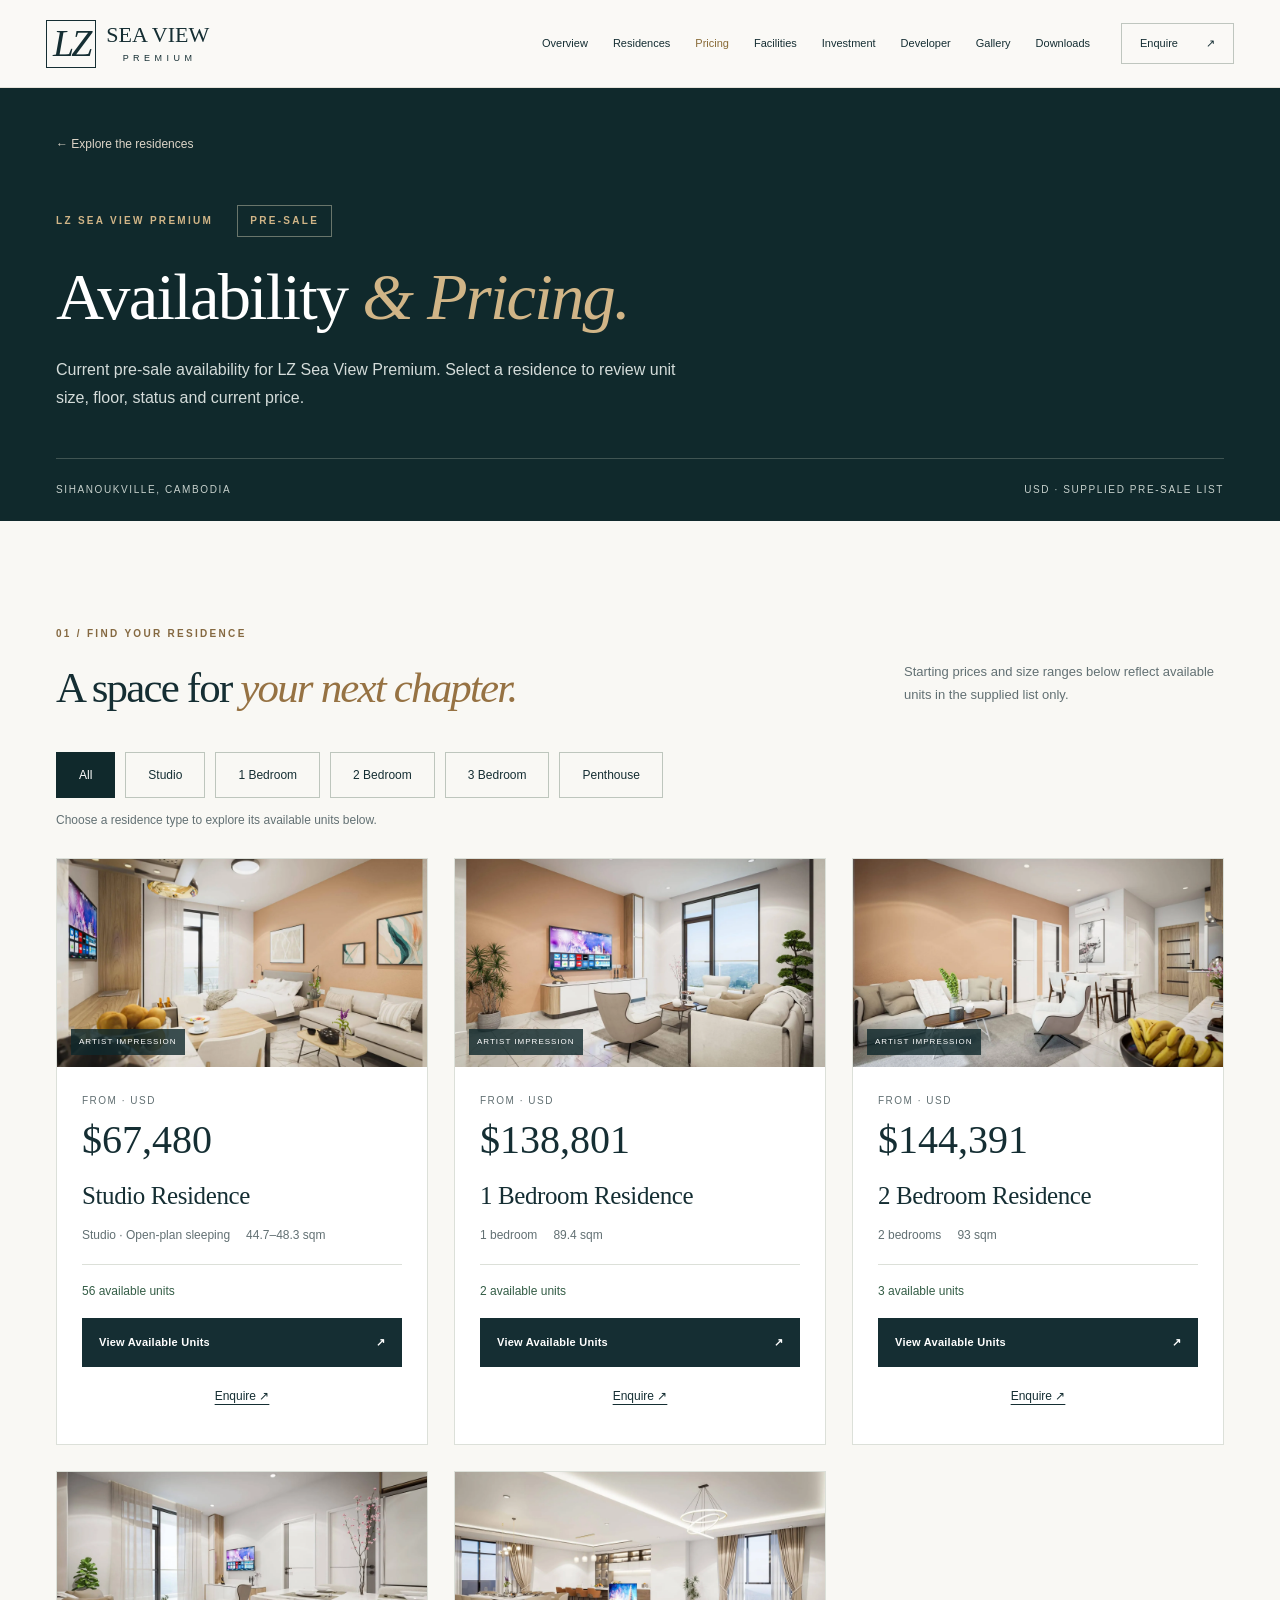
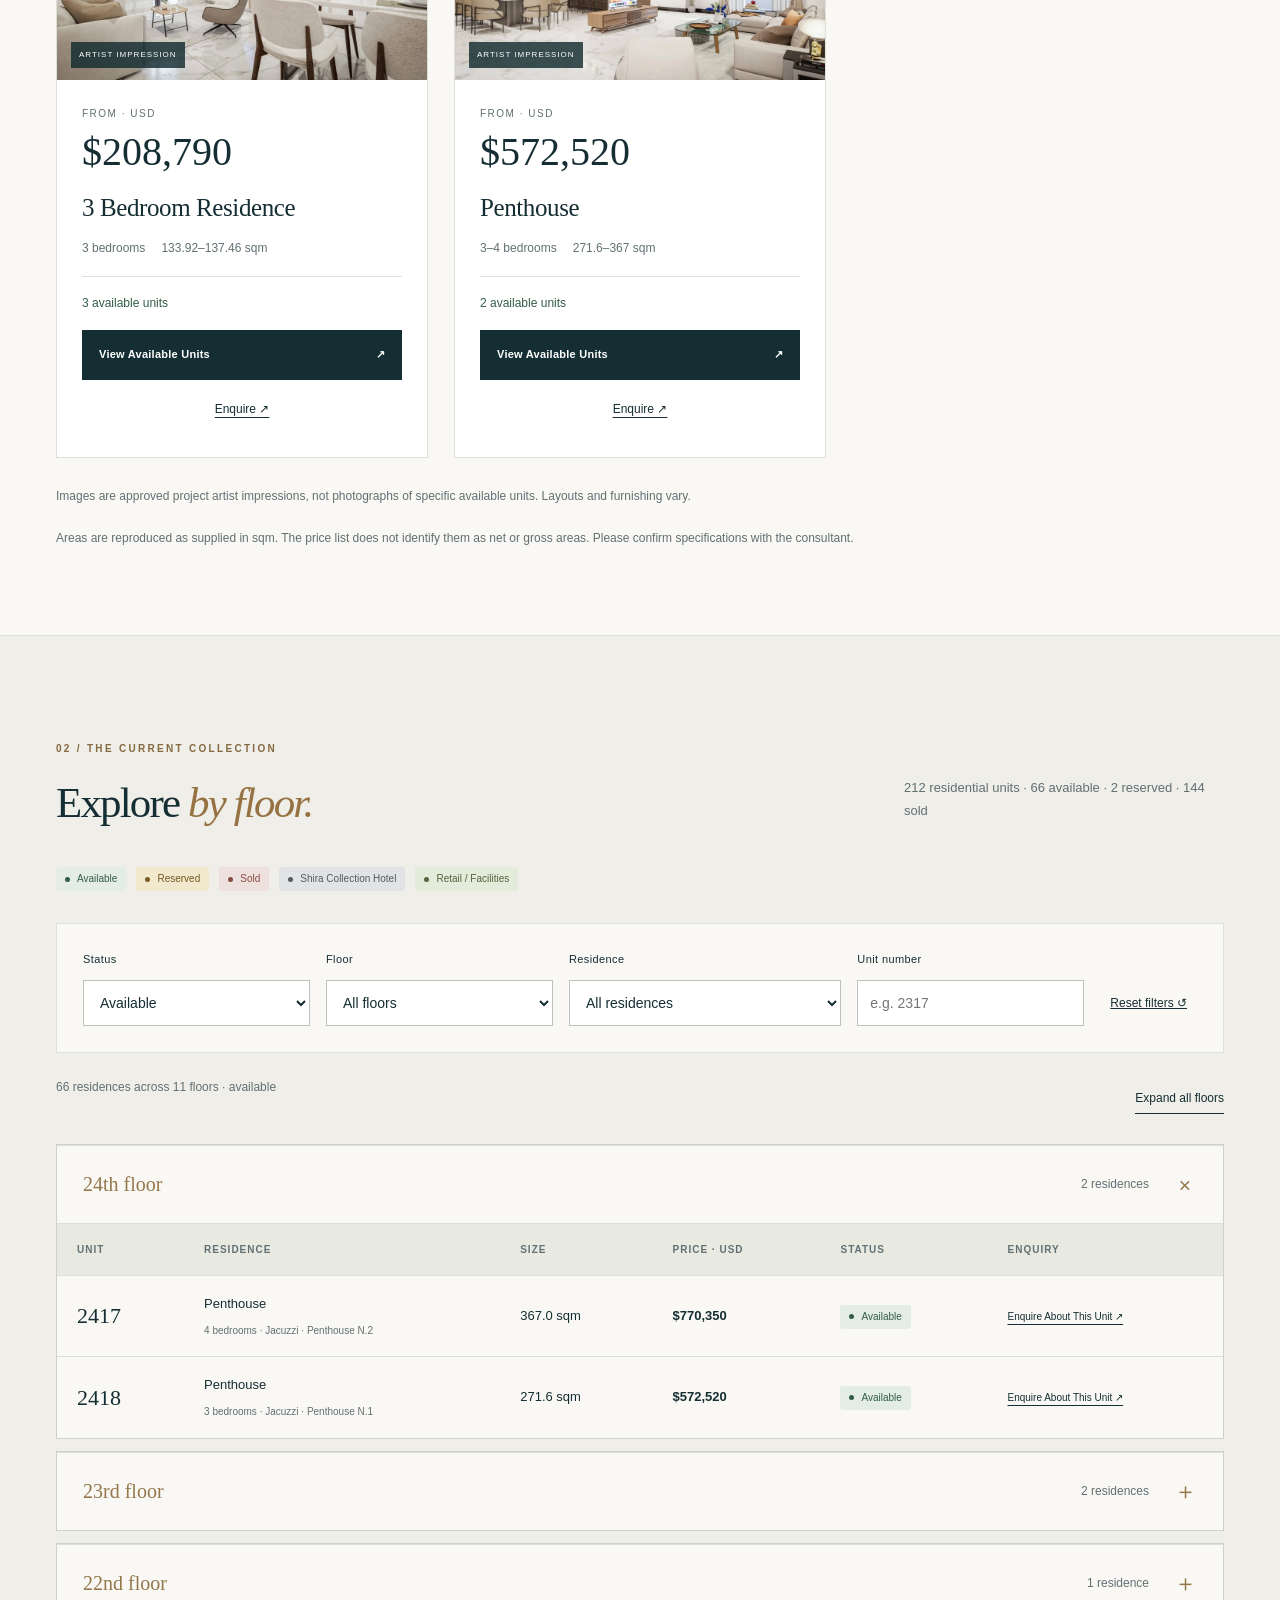
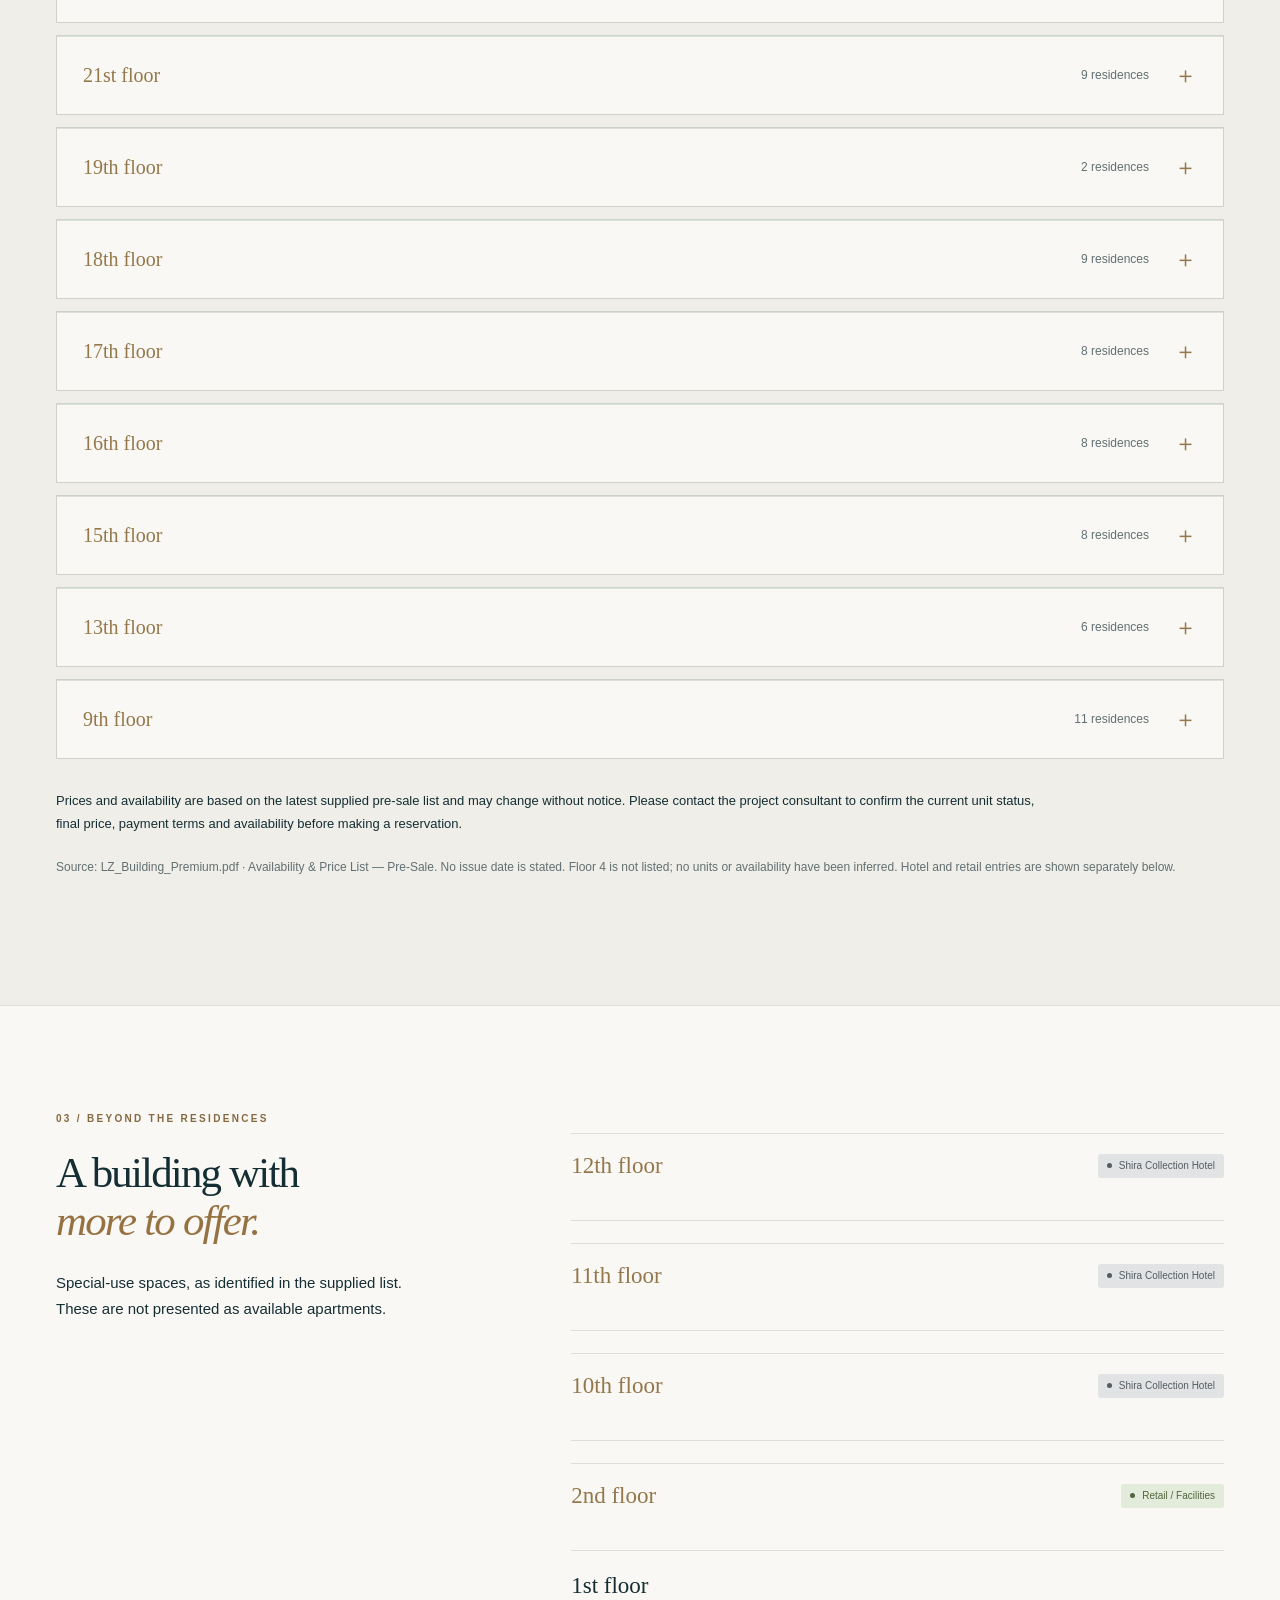
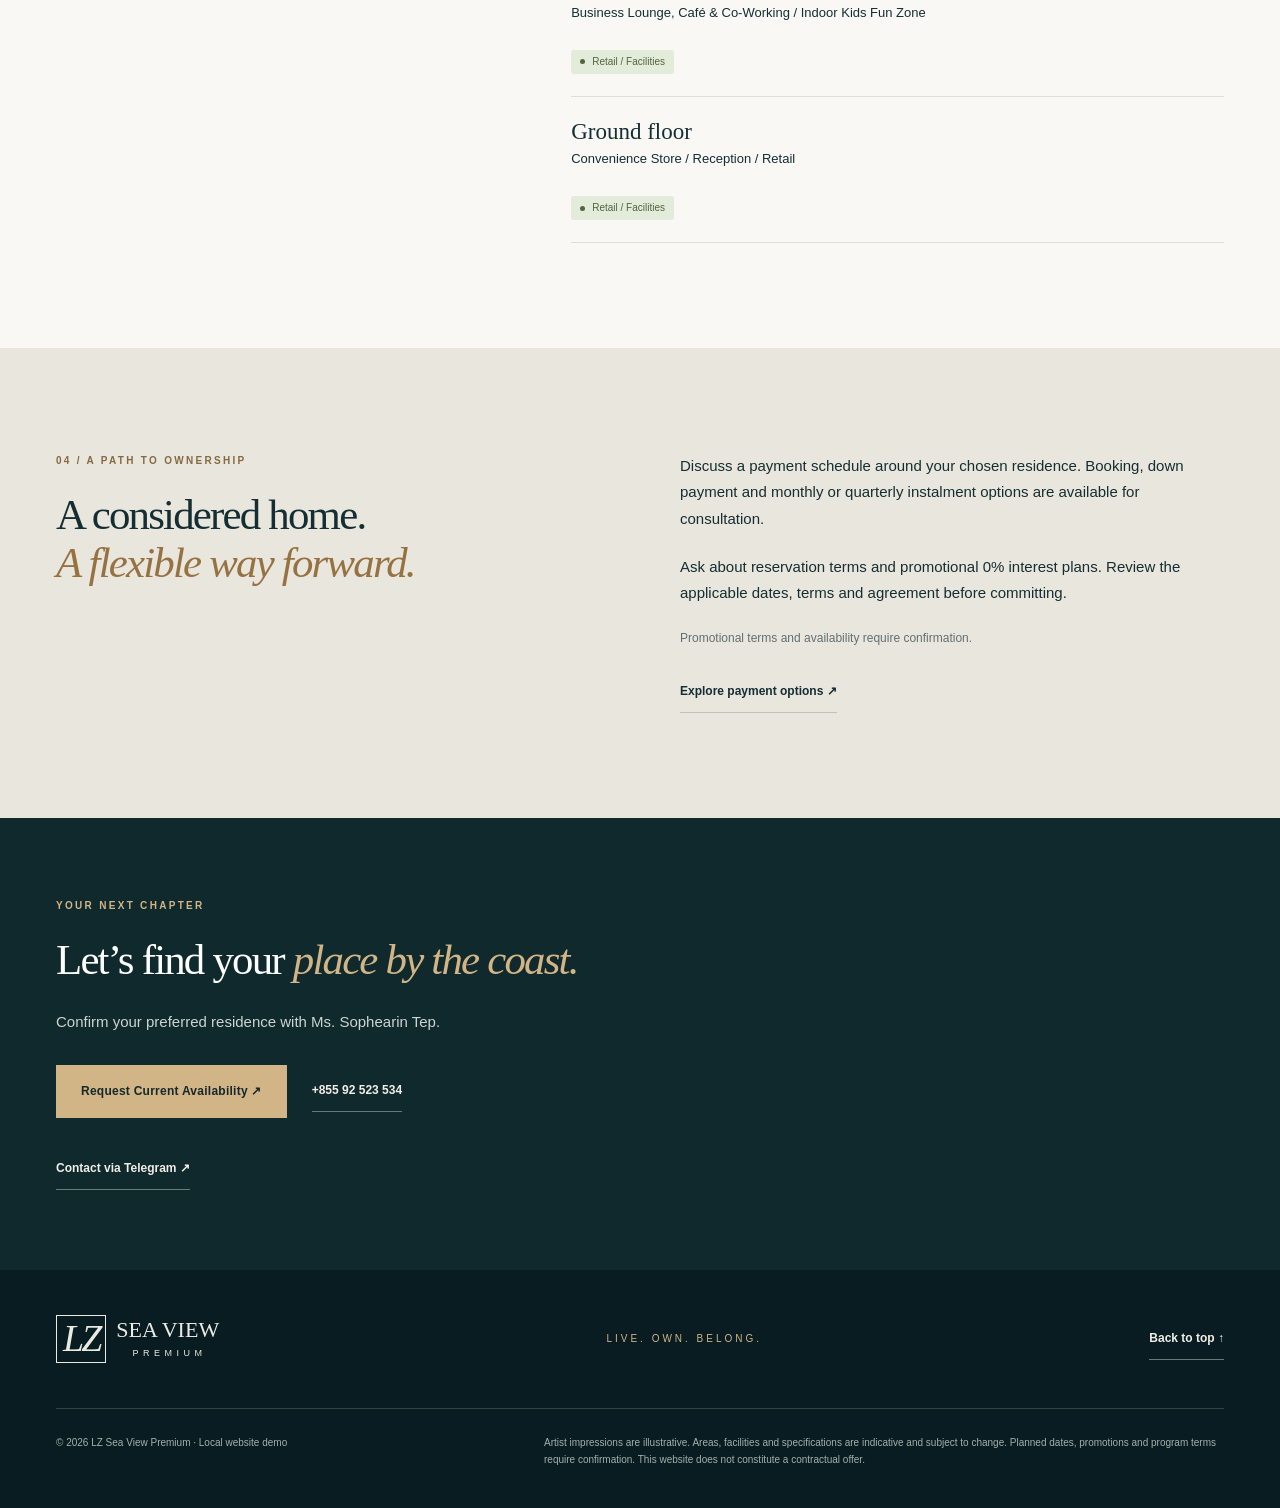
==== commit 97ac61c2: "confirm" ====
--- a/pricing.html
+++ b/pricing.html
@@ -5,6 +5,7 @@
 <title>Availability & Pricing · LZ Sea View Premium</title>
 <meta name="description" content="Explore the supplied pre-sale prices and unit availability at LZ Sea View Premium. Filter by floor, residence and status, and contact the project consultant.">
 <meta name="robots" content="noindex,nofollow"><meta name="theme-color" content="#10292c">
+<link rel="icon" href="data:image/svg+xml,%3Csvg xmlns='http://www.w3.org/2000/svg' viewBox='0 0 64 64'%3E%3Crect width='64' height='64' fill='%2310292c'/%3E%3Ctext x='32' y='44' text-anchor='middle' font-family='Georgia' font-size='36' fill='%23d1b587'%3ELZ%3C/text%3E%3C/svg%3E">
 <link rel="stylesheet" href="assets/css/style.css"><link rel="stylesheet" href="assets/css/pricing.css">
 <script defer src="assets/js/pricing-data.js"></script><script defer src="assets/js/pricing.js"></script>
 </head>
@@ -25,7 +26,10 @@
 </div></section>
 <section class="section wrap price-overview" aria-labelledby="overview-title">
 <div class="section-head"><div><p class="eyebrow">01 / FIND YOUR RESIDENCE</p><h2 id="overview-title">A space for <em>your next chapter.</em></h2></div><p>Starting prices and size ranges below reflect available units in the supplied list only.</p></div>
+<div id="quick-types" class="quick-types" role="group" aria-label="Show available residences by type"></div>
+<p class="fine">Choose a residence type to explore its available units below.</p>
 <div id="category-cards" class="category-grid"></div>
+<p class="fine">Images are approved project artist impressions, not photographs of specific available units. Layouts and furnishing vary.</p>
 <noscript><p>Please enable JavaScript to explore the inventory. <a href="index.html#contact">Contact the consultant for current availability.</a></p></noscript>
 <p class="fine">Areas are reproduced as supplied in sqm. The price list does not identify them as net or gross areas. Please confirm specifications with the consultant.</p>
 </section>
@@ -49,4 +53,5 @@
 <section class="price-contact"><div class="wrap"><p class="eyebrow light">YOUR NEXT CHAPTER</p><h2>Let’s find your <em>place by the coast.</em></h2><p>Confirm your preferred residence with Ms. Sophearin Tep.</p><div class="actions"><a class="button gold" href="https://wa.me/85592523534?text=Hello%2C%20I%20would%20like%20to%20confirm%20current%20LZ%20Sea%20View%20Premium%20availability." target="_blank" rel="noopener noreferrer">Request Current Availability ↗</a><a class="text-link pale" href="tel:+85592523534">+855 92 523 534</a></div><a class="text-link pale" href="https://t.me/Sophea_Gency" target="_blank" rel="noopener noreferrer">Contact via Telegram ↗</a></div></section>
 </main>
 <footer><div class="wrap footer-top"><a class="brand" href="#main"><span class="brand-monogram">LZ</span><span>SEA VIEW<small>P R E M I U M</small></span></a><p>LIVE. OWN. BELONG.</p><a href="#main" class="text-link pale">Back to top ↑</a></div><div class="wrap footer-bottom"><p>© 2026 LZ Sea View Premium · Local website demo</p><p>Artist impressions are illustrative. Areas, facilities and specifications are indicative and subject to change. Planned dates, promotions and program terms require confirmation. This website does not constitute a contractual offer.</p></div></footer>
+<aside id="mobile-enquiry" class="mobile-enquiry" aria-label="Quick residence enquiry" hidden><div><small id="mobile-price-label"></small><strong id="mobile-price"></strong><small>USD · Subject to confirmation</small></div><a id="mobile-enquiry-link" class="button gold" target="_blank" rel="noopener noreferrer">Enquire ↗</a></aside>
 </body></html>
--- a/assets/css/pricing.css
+++ b/assets/css/pricing.css
@@ -3,3 +3,41 @@
 @media(max-width:950px){.category-grid{grid-template-columns:repeat(3,minmax(0,1fr))}.category-card{padding:25px}.price-filters{grid-template-columns:1fr 1fr}.reset-filter{justify-self:start}.building-use,.price-payment>.wrap{grid-template-columns:1fr;gap:30px}.unit-table th,.unit-table td{padding:13px 9px}.unit-action a{font-size:10px}}
 @media(max-width:760px){.price-hero{padding-top:25px}.price-back{margin-bottom:35px}.price-hero h1{font-size:43px}.price-hero h1 em{display:block}.price-hero .eyebrow{font-size:9px;gap:12px}.price-intro{font-size:14px}.price-hero-bottom{gap:16px;font-size:8px;line-height:1.6}.price-overview{padding-bottom:45px}.category-grid{grid-template-columns:1fr 1fr;margin-top:25px}.category-card{padding:20px 16px}.category-card:last-child{grid-column:1/-1}.category-card h3{font-size:24px}.category-card .text-link{font-size:10px;line-height:1.6}.category-index{font-size:8px}.price-filters{padding:16px;gap:16px 12px}.price-filters select,.price-filters input{font-size:13px;padding:11px 8px}.inventory-toolbar{align-items:flex-start;font-size:11px}.inventory-toolbar p{margin:5px 0;max-width:190px}.inventory-toolbar button{font-size:11px;white-space:nowrap}.floor-group>summary{padding:20px;font-size:24px}.floor-count{gap:12px;font-size:10px}.unit-table thead{display:none}.unit-table,.unit-table tbody{display:block}.unit-table tbody{padding:0 15px 15px}.unit-table tr{display:grid;grid-template-columns:1fr 1fr;gap:15px 8px;padding:20px 15px;border:1px solid var(--line);background:white;margin-bottom:10px}.unit-table th,.unit-table td{display:block;border:0;padding:0;font-size:13px}.unit-table [data-label]:before{content:attr(data-label);display:block;font:9px var(--sans);text-transform:uppercase;letter-spacing:.8px;color:var(--muted);margin-bottom:7px}.unit-table tbody th{font-size:26px}.unit-table .unit-action{align-self:end}.unit-table .unit-action a{display:block;line-height:1.7;font-size:11px}.unit-table .status{font-size:10px}.special-units{grid-template-columns:1fr 1fr}.special-floor summary{gap:10px}.special-floor summary>span:first-child{font-size:21px}.special-floor .status{font-size:9px}.price-contact{padding:60px 0}.price-contact .actions{align-items:flex-start;flex-direction:column;gap:25px}}
 .pricing-page details[open]>summary>span{transform:none}.pricing-page .floor-group[open] .floor-chevron{transform:rotate(45deg)}
+
+/* Property-listing overview; all changes stay on the pricing page. */
+.quick-types{display:flex;gap:10px;flex-wrap:wrap;margin:30px 0 12px}
+.quick-types button{min-height:46px;padding:12px 22px;background:transparent;border:1px solid #bec6bd;color:var(--ink);font:12px var(--sans);cursor:pointer;transition:background .2s,color .2s}
+.quick-types button:hover{background:#e9e6dd}
+.quick-types button[aria-pressed=true]{background:var(--navy);color:white;border-color:var(--navy)}
+.pricing-page .category-grid{grid-template-columns:repeat(3,minmax(0,1fr));gap:26px;border:0;margin:28px 0}
+.pricing-page .category-card{padding:0;border:1px solid var(--line);grid-column:auto;transition:border-color .2s,box-shadow .2s}
+.pricing-page .category-card.is-selected{border-color:#a4895d;box-shadow:0 0 0 1px #a4895d}
+.listing-image{position:relative;aspect-ratio:16/9;overflow:hidden;background:#e5e3dd}
+.listing-image img{display:block;width:100%;height:100%;object-fit:cover}
+.listing-image>span{position:absolute;bottom:12px;left:14px;background:rgba(16,41,44,.8);color:white;padding:6px 8px;font-size:8px;letter-spacing:1px}
+.listing-body{padding:25px;display:flex;flex-direction:column;flex:1}
+.pricing-page .category-price{margin:0}
+.pricing-page .category-price small{font-size:10px;letter-spacing:1.5px}
+.pricing-page .category-price strong{font-size:40px;line-height:1.15;margin:7px 0 17px}
+.pricing-page .category-card h3{font-size:25px;line-height:1.3;margin:0 0 13px}
+.listing-specs{display:flex;flex-wrap:wrap;gap:6px 16px;font-size:12px;color:var(--muted);margin:0 0 18px;line-height:1.7}
+.listing-specs span{white-space:nowrap}
+.listing-availability{border-top:1px solid var(--line);padding-top:16px;margin:auto 0 16px;font-size:12px;color:#345d46}
+.listing-actions{display:flex;flex-direction:column;gap:8px}
+.listing-actions .button{min-height:48px;justify-content:space-between;padding:14px 16px;font-size:11px}
+.listing-enquire{min-height:44px;display:flex;align-items:center;justify-content:center;font-size:12px;text-decoration:underline;text-underline-offset:4px}
+.mobile-enquiry{display:none}
+#availability{scroll-margin-top:100px}
+@media(max-width:1050px){.pricing-page .category-grid{grid-template-columns:repeat(2,minmax(0,1fr));gap:22px}}
+@media(max-width:760px){
+  .quick-types{gap:8px;margin-top:22px}.quick-types button{padding:12px 15px;flex:1 0 auto}
+  .pricing-page .category-grid{grid-template-columns:1fr;gap:24px}.pricing-page .category-card:last-child{grid-column:auto}
+  .listing-body{padding:22px}.pricing-page .category-price strong{font-size:40px}.pricing-page .category-card h3{font-size:25px}
+  .pricing-page:has(.mobile-enquiry:not([hidden])){padding-bottom:calc(105px + env(safe-area-inset-bottom,0px))}
+  .mobile-enquiry:not([hidden]){display:flex;position:fixed;bottom:0;left:0;right:0;z-index:40;background:var(--navy);color:white;padding:13px 20px calc(13px + env(safe-area-inset-bottom,0px));align-items:center;justify-content:space-between;gap:15px;border-top:1px solid #66756b;box-shadow:0 -5px 20px #10292c12}
+  .mobile-enquiry small{display:block;font-size:8px;letter-spacing:.5px;color:#d4dcda;line-height:1.6}.mobile-enquiry strong{display:block;font:27px var(--serif);margin:3px 0}
+  .mobile-enquiry .button{min-height:48px;padding:14px 22px;font-size:12px}
+  .pricing-page :is(a,button,input,select,summary){scroll-margin-bottom:125px}
+  #availability{scroll-margin-top:82px}
+}
+@media(prefers-reduced-motion:reduce){.quick-types button,.pricing-page .category-card{transition:none}}
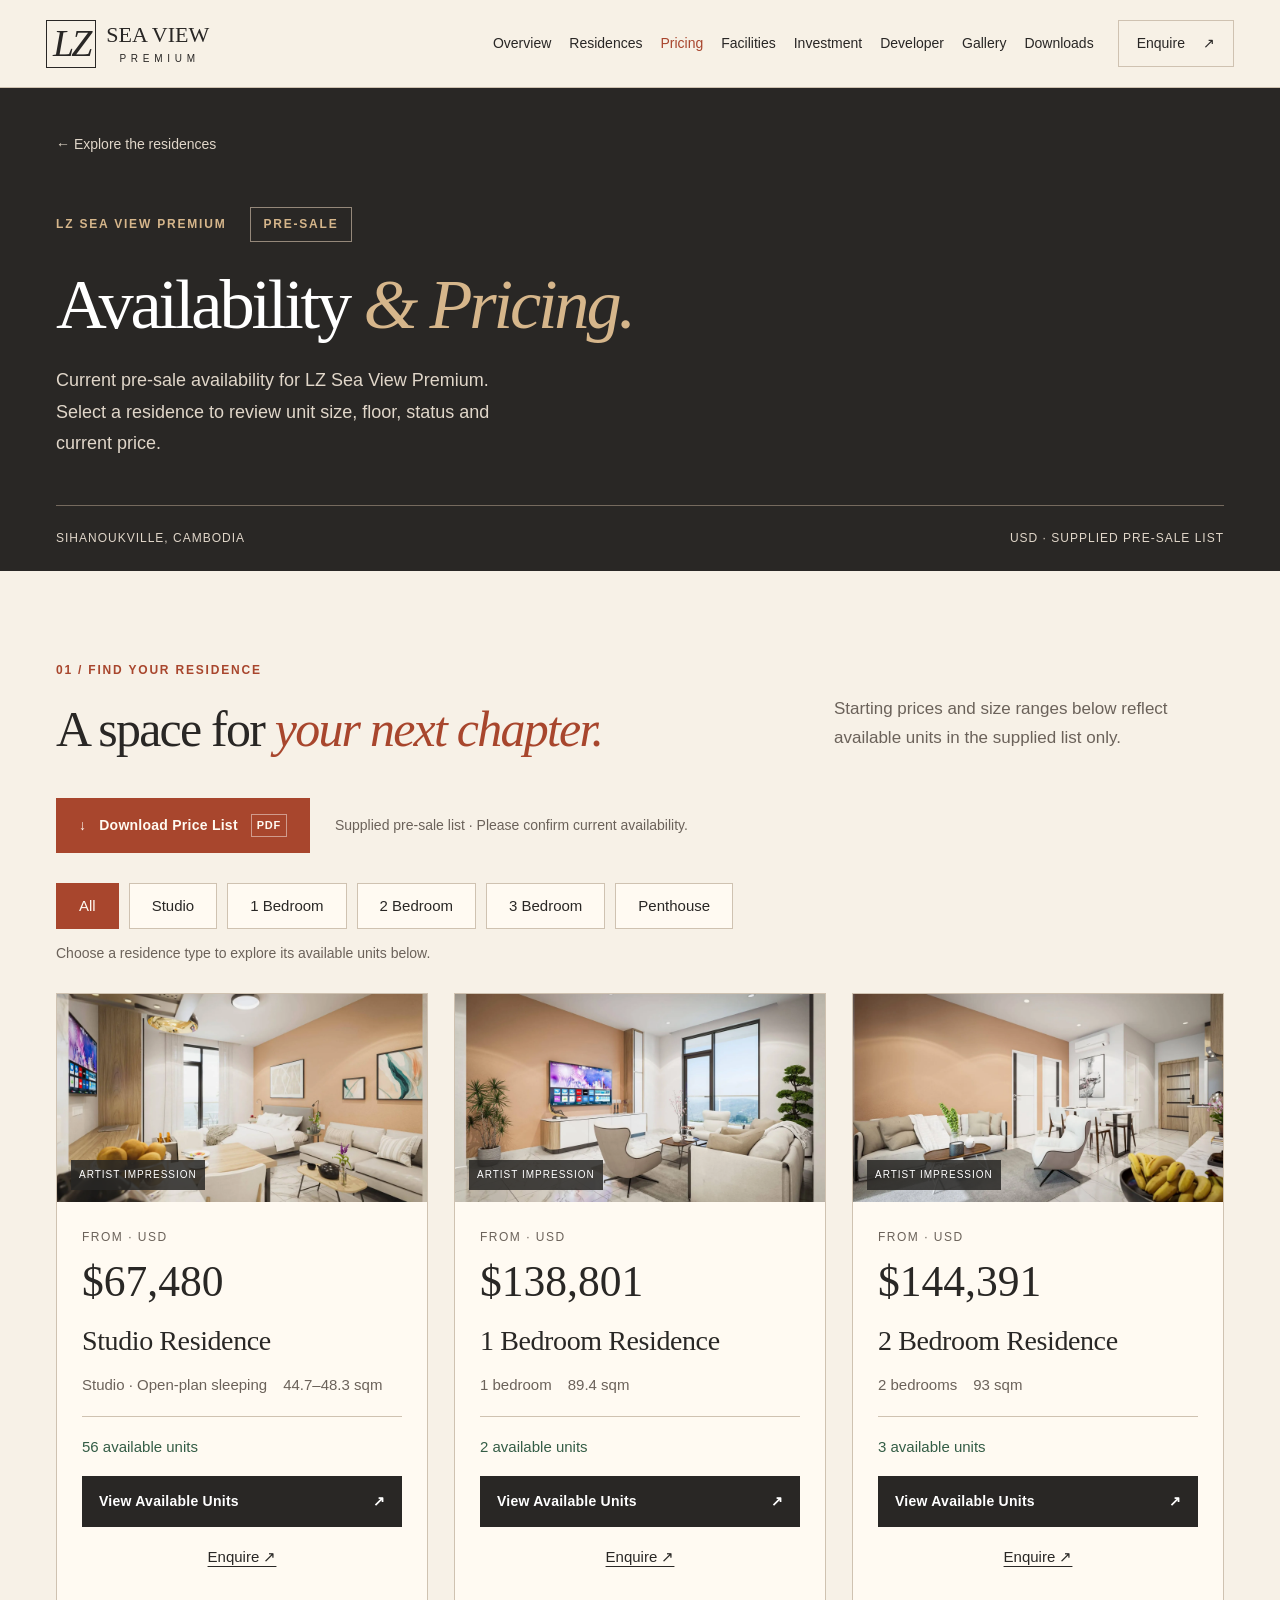
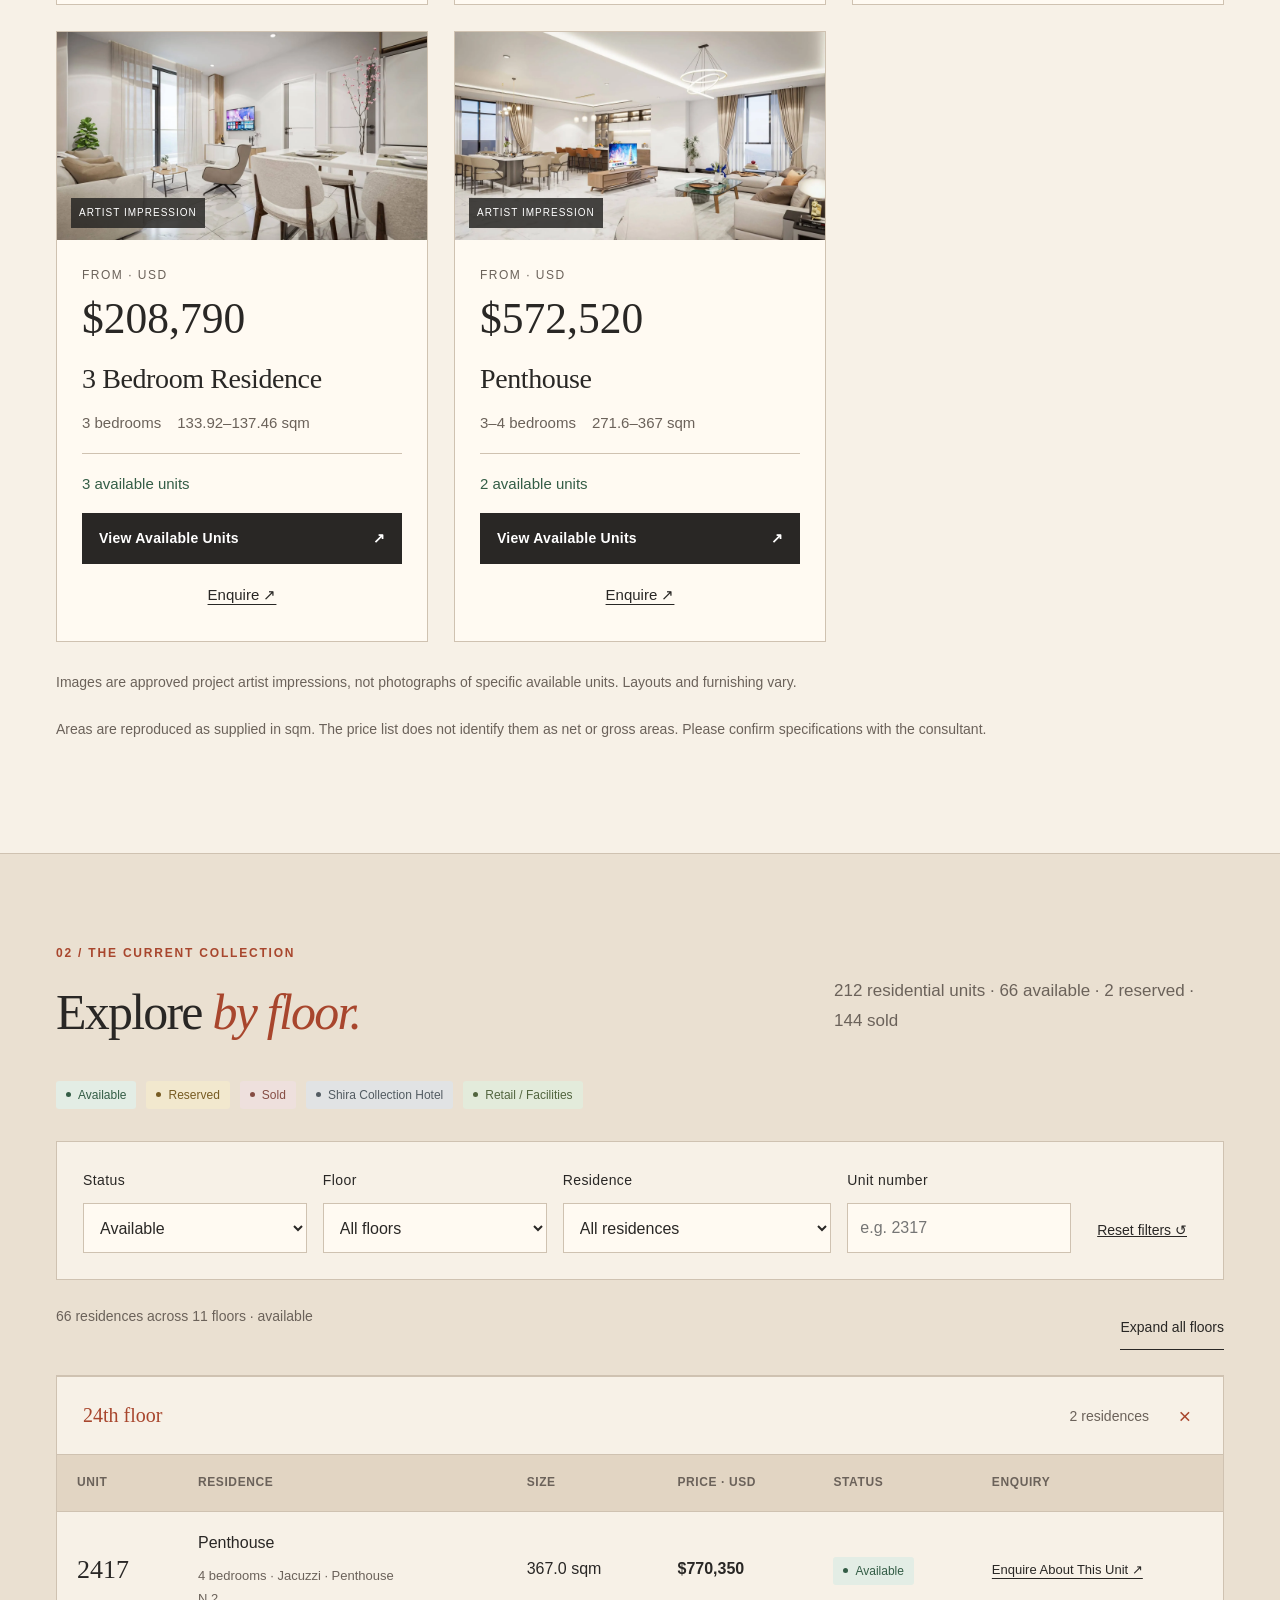
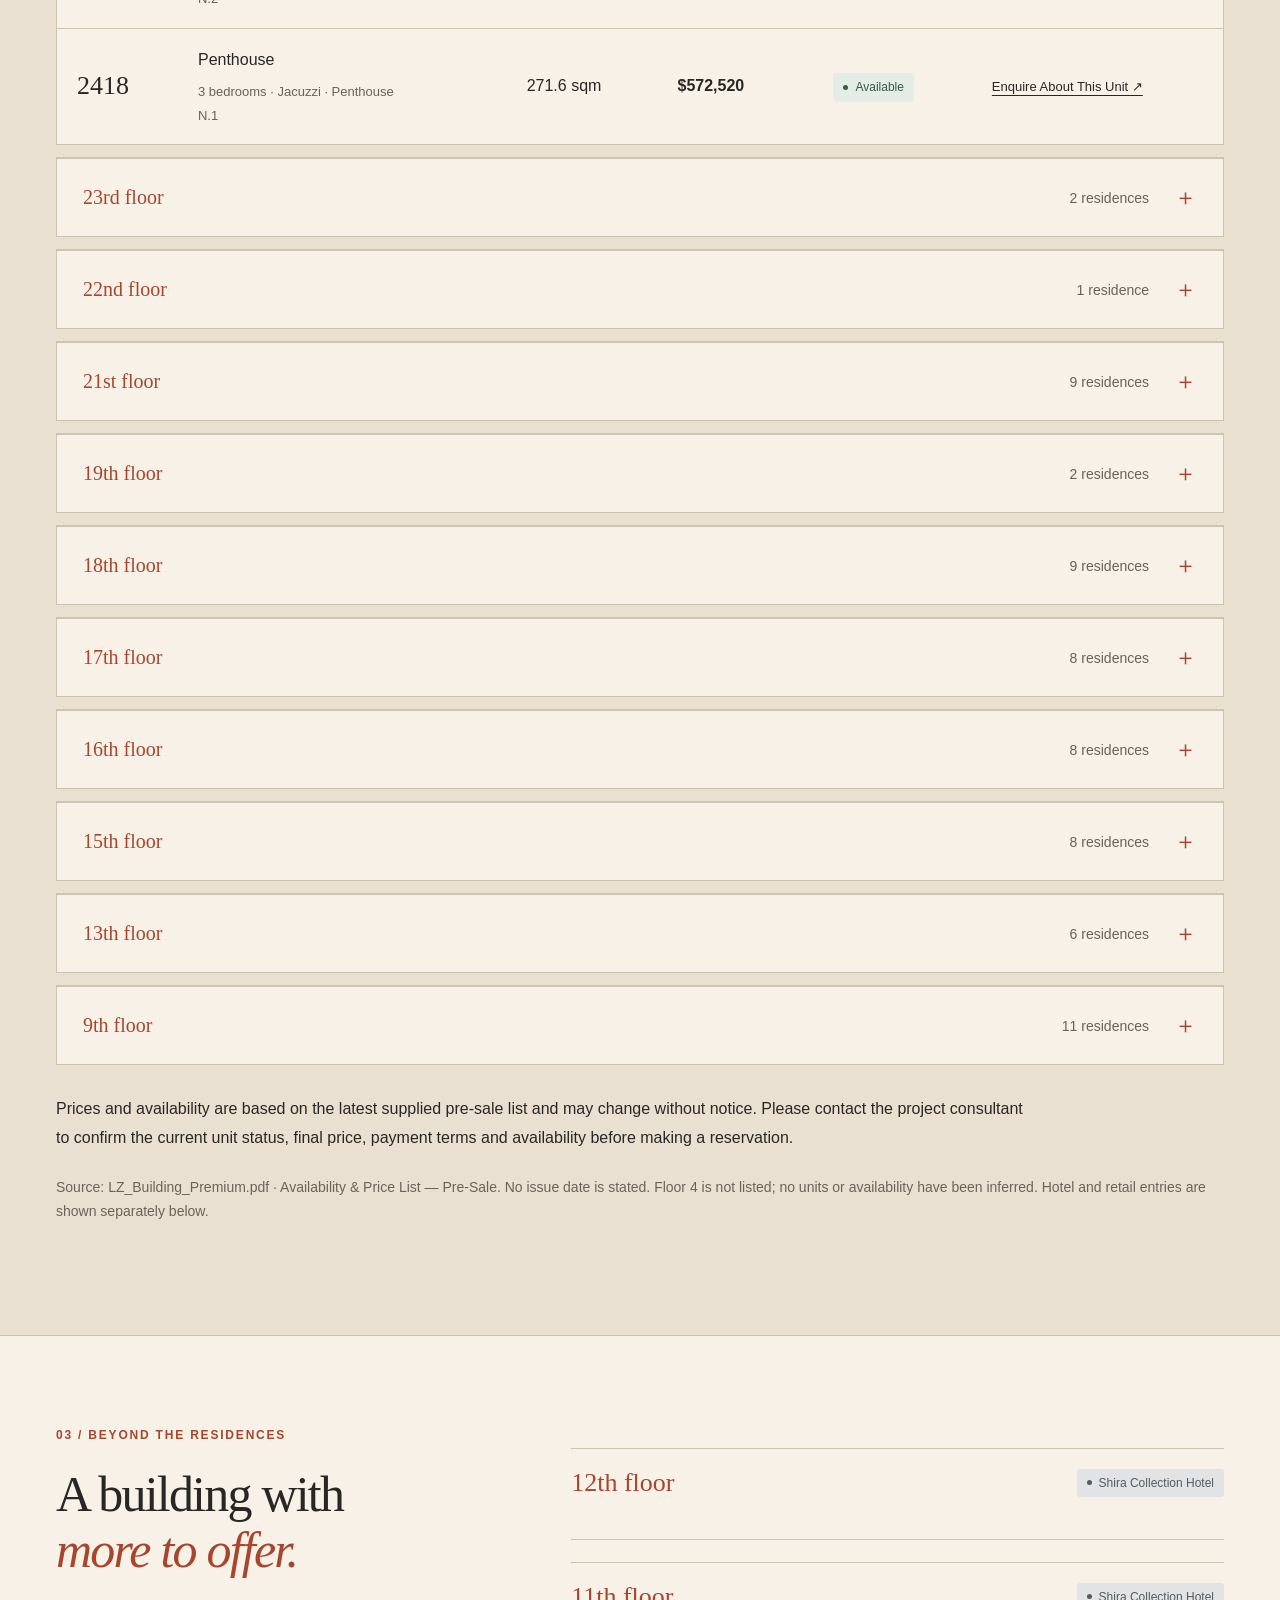
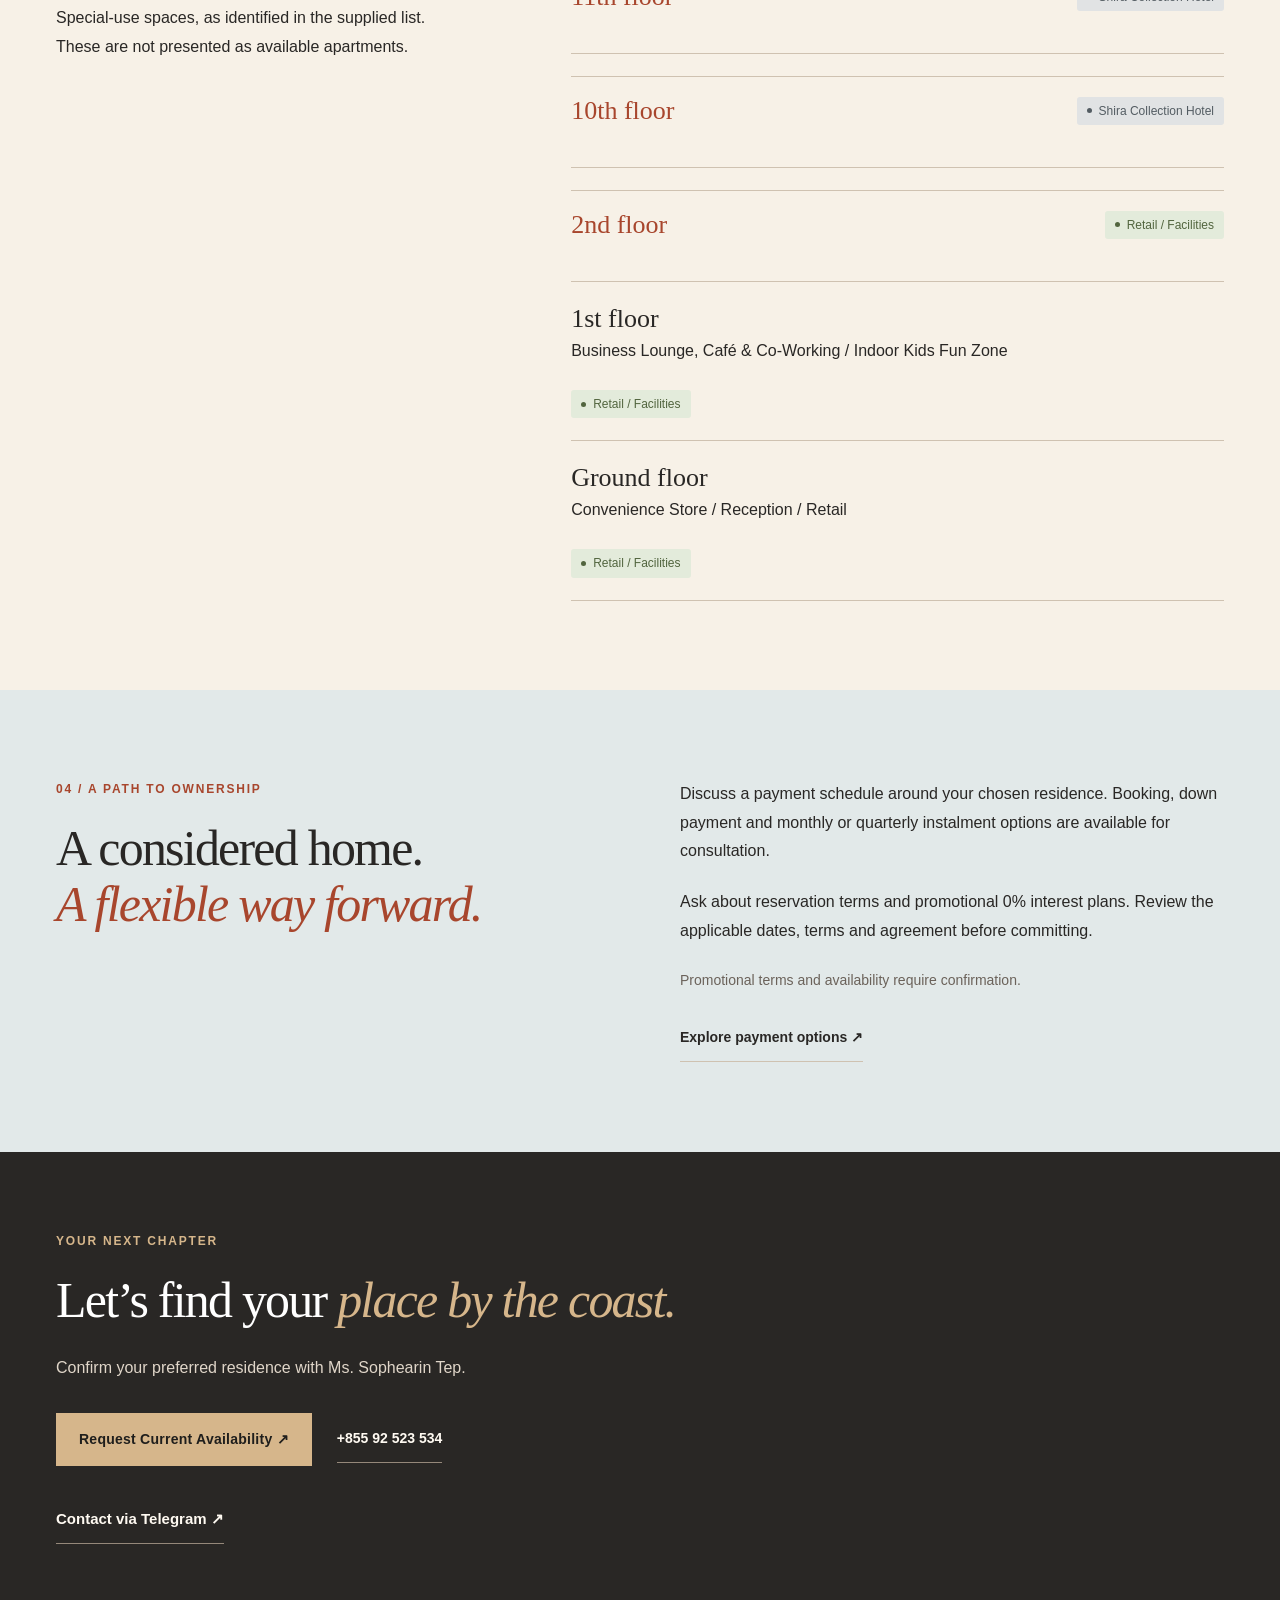
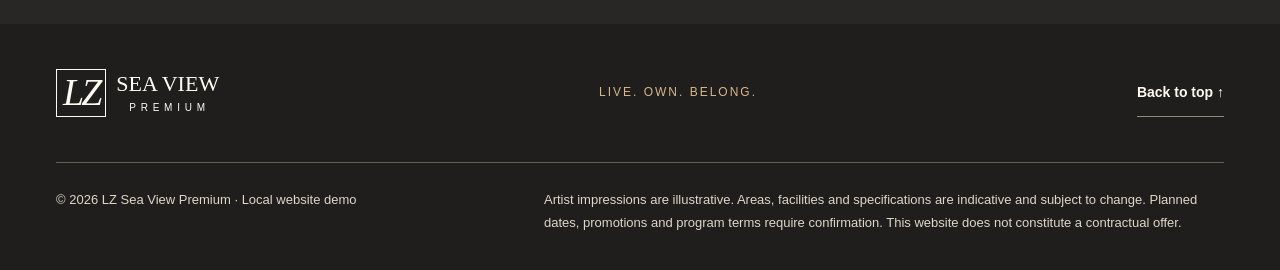
==== commit 1182d506: "Submit" ====
--- a/pricing.html
+++ b/pricing.html
@@ -4,9 +4,9 @@
 <meta charset="utf-8"><meta name="viewport" content="width=device-width, initial-scale=1">
 <title>Availability & Pricing · LZ Sea View Premium</title>
 <meta name="description" content="Explore the supplied pre-sale prices and unit availability at LZ Sea View Premium. Filter by floor, residence and status, and contact the project consultant.">
-<meta name="robots" content="noindex,nofollow"><meta name="theme-color" content="#10292c">
-<link rel="icon" href="data:image/svg+xml,%3Csvg xmlns='http://www.w3.org/2000/svg' viewBox='0 0 64 64'%3E%3Crect width='64' height='64' fill='%2310292c'/%3E%3Ctext x='32' y='44' text-anchor='middle' font-family='Georgia' font-size='36' fill='%23d1b587'%3ELZ%3C/text%3E%3C/svg%3E">
-<link rel="stylesheet" href="assets/css/style.css"><link rel="stylesheet" href="assets/css/pricing.css">
+<meta name="robots" content="noindex,nofollow"><meta name="theme-color" content="#292725">
+<link rel="icon" href="data:image/svg+xml,%3Csvg xmlns='http://www.w3.org/2000/svg' viewBox='0 0 64 64'%3E%3Crect width='64' height='64' fill='%23292725'/%3E%3Ctext x='32' y='44' text-anchor='middle' font-family='Georgia' font-size='36' fill='%23d6b68b'%3ELZ%3C/text%3E%3C/svg%3E">
+<link rel="stylesheet" href="assets/css/style.css"><link rel="stylesheet" href="assets/css/pricing.css"><link rel="stylesheet" href="assets/css/editorial.css">
 <script defer src="assets/js/pricing-data.js"></script><script defer src="assets/js/pricing.js"></script>
 </head>
 <body class="pricing-page">
@@ -26,6 +26,7 @@
 </div></section>
 <section class="section wrap price-overview" aria-labelledby="overview-title">
 <div class="section-head"><div><p class="eyebrow">01 / FIND YOUR RESIDENCE</p><h2 id="overview-title">A space for <em>your next chapter.</em></h2></div><p>Starting prices and size ranges below reflect available units in the supplied list only.</p></div>
+<p class="price-download-row"><a class="button price-download" href="assets/documents/LZ_Building_Premium.pdf" target="_blank" rel="noopener noreferrer" download><span aria-hidden="true">↓</span> Download Price List <span class="pdf-label">PDF</span></a><span class="fine">Supplied pre-sale list · Please confirm current availability.</span></p>
 <div id="quick-types" class="quick-types" role="group" aria-label="Show available residences by type"></div>
 <p class="fine">Choose a residence type to explore its available units below.</p>
 <div id="category-cards" class="category-grid"></div>
--- a/assets/css/editorial.css
+++ b/assets/css/editorial.css
@@ -0,0 +1,172 @@
+/* Final client visual refinement. Shared by both pages; no content or layout rewrite. */
+:root {
+  --ivory:#f7f1e7;
+  --sand:#eae0d1;
+  --cream:#fffaf2;
+  --charcoal:#292725;
+  --charcoal-deep:#1f1e1c;
+  --terracotta:#a8462d;
+  --terracotta-hover:#883720;
+  --tan:#d6b68b;
+  --pale-blue:#e2e9e9;
+  --warm-muted:#6b625a;
+  --warm-line:#cfc2b1;
+  --on-dark:#e0d6c9;
+  /* Existing tokens retained so all components inherit the same palette. */
+  --ink:var(--charcoal); --navy:var(--charcoal); --deep:var(--charcoal-deep);
+  --gold:var(--tan); --paper:var(--ivory); --muted:var(--warm-muted); --line:var(--warm-line);
+}
+body{font-size:clamp(16px,1.12vw,18px);line-height:1.8}
+h1,.hero h1{font-size:clamp(48px,4.7vw,88px);letter-spacing:-.045em;line-height:1.08}
+h2,.section-head h2,.section-copy h2,.developer-intro h2,.contact-section h2{font-size:clamp(40px,3.9vw,66px);letter-spacing:-.035em;line-height:1.12}
+h3{font-size:clamp(27px,2.1vw,34px);line-height:1.2}
+em{color:var(--terracotta)}
+.section{padding-block:clamp(68px,7vw,116px)}
+.eyebrow,.hero-copy .eyebrow,.price-hero .eyebrow{font-size:12px;letter-spacing:1.8px;color:var(--terracotta)}
+.eyebrow.light{color:var(--tan)}
+.fine,.enquiry-form .fine,.offer-body .fine,.contact-grid>div>.fine{font-size:14px;line-height:1.75}
+.lead{font-size:clamp(20px,1.5vw,23px);line-height:1.65}
+.section-head>p{font-size:17px;max-width:390px;line-height:1.75}
+.button,.text-link,.hero .text-link,.unit-copy .button,.contact-buttons .button,.footer-top .text-link{font-size:14px;min-height:48px;line-height:1.5}
+.button{padding:15px 22px}
+.dark{background:var(--charcoal)}.dark:hover{background:var(--terracotta)}
+.gold{background:var(--tan);color:var(--charcoal-deep)}.gold:hover{background:#e8caa4}
+.outline,.text-link{border-color:var(--warm-line)}
+.pale,.light-outline{color:var(--cream);border-color:#95887a}
+:is(button,a,summary,input,select,textarea):focus-visible,.pricing-page :focus-visible{outline:3px solid var(--terracotta);outline-offset:4px}
+.header{background:#f7f1e7f5;border-color:var(--warm-line)}
+.header nav{font-size:14px;gap:18px}.header nav a:hover,.pricing-page nav [aria-current=page]{color:var(--terracotta)}
+.nav-contact{border-color:var(--warm-line);gap:18px}
+.menu-toggle{font-size:15px}
+.brand small{font-size:10px}
+.hero em,.facilities-section h2 em,.contact-section h2 em,.price-contact h2 em{color:var(--tan)}
+.hero-intro,.price-intro{font-size:clamp(18px,1.3vw,20px);color:var(--on-dark);max-width:44ch;line-height:1.75}
+.hero-name{font-size:13px;letter-spacing:2.2px}
+.hero-brochure{font-size:14px;color:var(--on-dark)}
+.hero-bottom{font-size:11px;letter-spacing:.8px;color:var(--on-dark)}
+.hero-bottom strong{font-size:16px}.hero-bottom a{font-size:10px}
+.image-note,.facility-mosaic .image-note{background:#292725d9;font-size:10px;letter-spacing:.7px}
+.hero-stamp{background:#29272555;font-size:13px}
+.picture{background:var(--sand)}.picture-caption{font-size:12px}
+.portrait:after{background:linear-gradient(transparent,#292725cf)}
+.highlights b{font-size:clamp(24px,2vw,30px)}.highlights span{font-size:14px}
+.inline-facts span{font-size:11px;letter-spacing:.7px;background:var(--cream)}
+.location-section{background:var(--pale-blue)}
+.address{font-size:16px;border-color:var(--terracotta)}
+.nearby strong{font-size:36px}.nearby small,.nearby span{font-size:14px}
+.map-card{background:var(--cream);border-color:var(--warm-line)}
+.map-preview{background:var(--pale-blue)}.map-preview>span{background:var(--cream);font-size:15px}
+.map-card>p{font-size:11px;letter-spacing:1px}
+.tabs{gap:8px;border-color:var(--warm-line)}
+.tabs button{font-size:15px;padding:15px 22px}
+.tabs button[aria-selected=true]{color:var(--terracotta);border-color:var(--terracotta);background:var(--sand)}
+.tabs button:hover{background:var(--sand)}
+.unit-copy h3{font-size:clamp(34px,3vw,44px)}
+.unit-copy ul{font-size:16px;line-height:1.85}.unit-copy li:before{color:var(--terracotta)}
+.unit-size{font-size:34px}.unit-size small{font-size:14px;line-height:1.6}
+.unit-feature .expand{font-size:13px;background:#292725d9}
+.facilities-section .section-head>p,.facility-list p,.dark-details,.contact-grid>div>p{color:var(--on-dark)}
+.facility-list>div{border-color:#756a5e}.facility-list span{font-size:13px;color:var(--tan)}
+.facility-list h3{font-size:26px}.facility-list p{font-size:16px;line-height:1.75}
+.facility-caption small{font-size:12px;letter-spacing:1px}.facility-caption b{font-size:30px}
+.dark-details summary{border-color:#756a5e;color:var(--cream)}
+.benefits h3{font-size:27px}.benefits p,.management p,.payment-steps p,.offer-body p,.track-copy p{font-size:16px;line-height:1.8}
+.line-icon,.modal-mini-play{color:var(--terracotta)}
+.rental-card,.offer-section,.gallery-section,.brochure-card{background:var(--sand)}
+.rental-number{background:var(--charcoal)}.rental-number b{color:var(--tan)}
+.rental-number small{font-size:12px;letter-spacing:1px}
+.rental-card h3,.offer-body h3{font-size:clamp(34px,3vw,44px)}
+.management h3,.track-heading h3{font-size:34px}
+.service-chips span{font-size:14px;border-color:var(--warm-line);background:var(--cream)}
+.payment-steps h3{font-size:26px}.payment-steps>div>span{font-size:14px;border-color:var(--warm-line)}
+.tag{font-size:11px;background:var(--cream);letter-spacing:.6px;max-width:calc(100% - 34px)}
+.subtle-link{font-size:14px;padding-block:10px;color:var(--terracotta);border-color:var(--terracotta)}
+.track-copy span{font-size:12px;letter-spacing:1px}
+/* 08 / A CLOSER LOOK: strong active state without changing filtering. */
+.gallery-section .filter-row{gap:10px;border:0;margin:0 0 24px}
+.gallery-section .filter-row button{font-size:16px;font-weight:500;line-height:1.4;letter-spacing:.1px;padding:14px 21px;min-height:52px;border:1px solid #b5a18c;background:var(--cream);color:var(--charcoal);transition:background .2s,color .2s,transform .2s,border-color .2s}
+.gallery-section .filter-row button:hover{background:#f1d9c9;border-color:var(--terracotta);transform:translateY(-2px)}
+.gallery-section .filter-row button[aria-pressed=true]{background:var(--terracotta);border-color:var(--terracotta);color:var(--cream);box-shadow:inset 0 -3px 0 #743322}
+.gallery-section .filter-row button[aria-pressed=true]:hover{background:var(--terracotta-hover)}
+.gallery-tile{background:var(--sand)}.gallery-tile>span{font-size:15px;background:linear-gradient(transparent,#292725ed);padding-top:44px;line-height:1.4}
+.gallery-tile small{font-size:11px;letter-spacing:.5px;margin-top:4px}
+.brochure-card>span{font-size:12px;color:var(--terracotta);letter-spacing:1px}.brochure-card p{font-size:16px}
+summary{font-size:17px}summary span{color:var(--terracotta)}details p,.dark-details p{font-size:16px}
+.doc-row{font-size:15px;border-color:var(--warm-line)}.doc-row small{font-size:13px}.doc-row a{color:var(--terracotta)}
+.video-content>span:last-child{font-size:15px}.video-meta{font-size:11px;letter-spacing:1px}
+.consultant h3{font-size:30px}.consultant div>span{font-size:11px}.consultant div>a{font-size:20px}
+.enquiry-form label{font-size:15px}.enquiry-form input,.enquiry-form select,.enquiry-form textarea{font-size:16px;border-color:var(--warm-line)}
+.enquiry-form h3{font-size:32px}.contact-grid>div>.eyebrow{color:var(--tan)}
+footer{background:var(--charcoal-deep);color:var(--cream)}.footer-top{border-color:#655c52}
+.footer-top>p{font-size:12px;letter-spacing:2px}.footer-bottom{font-size:13px;color:var(--on-dark);gap:30px}
+.footer-bottom p:first-child{flex-shrink:1}
+dialog{border-color:var(--warm-line)}dialog::backdrop{background:#1f1e1ce8}
+.modal-top p,#info-content p,.plan-options a{font-size:16px}.arrow{background:var(--sand)}
+/* Pricing page: same editorial palette, with semantic inventory status colours retained. */
+.price-hero h1{font-size:clamp(48px,5.5vw,84px)}
+.price-back{font-size:14px;color:var(--on-dark)}.pre-sale{border-color:#95887a}
+.price-hero-bottom{font-size:12px;letter-spacing:1px;color:var(--on-dark);border-color:#756a5e}
+.inventory-section{background:var(--sand)}.price-payment{background:var(--pale-blue)}
+.quick-types button{font-size:15px;border-color:var(--warm-line);background:var(--cream)}
+.quick-types button:hover{background:var(--sand)}.quick-types button[aria-pressed=true]{background:var(--terracotta);border-color:var(--terracotta);color:var(--cream)}
+.pricing-page .category-card{background:var(--cream)}.pricing-page .category-card.is-selected{border-color:var(--terracotta);box-shadow:0 0 0 1px var(--terracotta)}
+.listing-image{background:var(--sand)}.listing-image>span{font-size:10px;background:#292725d9}
+.pricing-page .category-price small{font-size:12px}.pricing-page .category-price strong{font-size:clamp(40px,3.4vw,50px)}
+.pricing-page .category-card h3{font-size:28px}.listing-specs{font-size:15px;line-height:1.7}.listing-specs span{white-space:normal}
+.listing-availability{font-size:15px}.listing-actions .button{font-size:14px;gap:12px}.listing-enquire{font-size:15px}
+.price-filters label{font-size:14px}.price-filters select,.price-filters input{font-size:16px;border-color:var(--warm-line);background:var(--cream);height:50px}
+.reset-filter,.inventory-toolbar,.inventory-toolbar button{font-size:14px}.inventory-toolbar button{min-height:44px}
+.floor-group{border-color:var(--warm-line)}.floor-group>summary{font-size:29px}.floor-count{font-size:14px}
+.unit-table thead{background:#e2d5c3;font-size:12px;letter-spacing:.6px}.unit-table td{font-size:16px}.unit-table tbody th{font-size:26px}
+.unit-table td small{font-size:13px}.unit-action a{font-size:13px;display:inline-flex;align-items:center;min-height:44px}
+.status,.unit-table .status{font-size:12px;padding:7px 10px}.pricing-disclaimer{font-size:16px}
+.special-floor summary>span:first-child,.facility-floor>span:first-child{font-size:26px}.special-floor p,.facility-floor p{font-size:16px}
+.special-units li{font-size:14px;background:var(--cream)}
+.price-contact p{color:var(--on-dark)}.price-contact>.wrap>.text-link{font-size:15px}
+.mobile-enquiry:not([hidden]){background:var(--charcoal);border-color:#95887a}
+.mobile-enquiry small{font-size:10px;color:var(--on-dark)}.mobile-enquiry strong{font-size:30px}.mobile-enquiry .button{font-size:15px}
+.price-download{background:var(--terracotta);color:var(--cream);gap:13px}.price-download:hover{background:var(--terracotta-hover)}
+.pdf-label{font-size:11px;letter-spacing:.7px;border:1px solid #ffffff75;padding:2px 5px}
+.price-download-row{display:flex;align-items:center;flex-wrap:wrap;gap:16px 25px}
+/* Earlier navigation collapse leaves room for more legible menu text. */
+@media(min-width:761px) and (max-width:1200px){
+  .header{height:76px}.menu-toggle{display:flex;align-items:center;gap:20px;background:transparent;min-height:48px}
+  .menu-toggle span{font-size:22px}.header nav{display:none;position:absolute;top:76px;left:0;right:0;flex-direction:column;align-items:stretch;background:var(--paper);padding:18px 32px;border-bottom:1px solid var(--line);max-height:calc(100dvh - 76px);overflow:auto;gap:0}
+  .header nav.open{display:flex}.header nav a{padding:12px 0;font-size:17px}.header nav .nav-contact{margin:8px 0;padding:10px 16px}
+}
+@media(max-width:1100px){
+  .section-head{gap:25px}.section-head>p{max-width:340px}
+  .unit-layout{grid-template-columns:1fr}.unit-feature img{height:auto;aspect-ratio:16/9}
+  .overview,.offer-grid,.developer-intro,.contact-grid,.legal-section{gap:35px}
+  .hero h1{font-size:clamp(44px,4.8vw,56px)}
+  .unit-table th,.unit-table td{padding:14px 10px}.unit-table td{font-size:14px}
+  .status,.unit-table .status{font-size:11px}.unit-action a{font-size:12px}
+}
+@media(max-width:760px){
+  body{font-size:16px}.header nav a{font-size:17px}.header nav{max-height:calc(100dvh - 72px)}
+  .hero h1{font-size:clamp(44px,11.7vw,58px)}.hero-copy{padding:48px 24px 34px}.hero-intro{font-size:18px}
+  .hero-name{font-size:12px}.hero-copy .eyebrow{font-size:11px;letter-spacing:1.5px}
+  .section-head>p{font-size:17px;max-width:100%}.highlights span{font-size:13px}
+  .highlights b{font-size:24px}.tabs{display:flex;gap:6px}.tabs button{font-size:14px;padding:12px 15px;flex:1 0 auto}
+  .facility-caption b{font-size:22px}.facility-wide .facility-caption b{font-size:34px}.facility-caption small{font-size:10px}
+  .facility-list h3{font-size:24px}.facility-list p,.benefits p{font-size:15px}
+  .facility-mosaic .image-note{font-size:9px;line-height:1.4;letter-spacing:0}
+  .gallery-section .filter-row{gap:8px}.gallery-section .filter-row button{font-size:15px;padding:12px 15px;min-height:48px}
+  .gallery-tile>span{font-size:13px}.gallery-tile small{font-size:10px}
+  .video-content>strong{font-size:34px}.video-content .eyebrow{font-size:11px}.video-content>span:last-child{font-size:13px}
+  .video-meta{font-size:9px;letter-spacing:.3px}
+  .footer-top .text-link{font-size:13px}.footer-bottom{font-size:13px}
+  .price-hero .eyebrow{font-size:11px;letter-spacing:1px}.price-hero-bottom{font-size:10px;letter-spacing:.5px}
+  .price-intro{font-size:18px}.pricing-page .category-card h3{font-size:28px}
+  .pricing-page .category-price strong{font-size:44px}.quick-types button{font-size:14px}
+  .price-filters select,.price-filters input{font-size:16px;padding-inline:8px}
+  .inventory-toolbar{flex-wrap:wrap;gap:10px}.inventory-toolbar p{max-width:none;font-size:14px}
+  .inventory-toolbar button{font-size:14px}.floor-count{font-size:12px;gap:8px}
+  .unit-table th,.unit-table td{padding:0;font-size:15px}.unit-table tbody th{font-size:28px}
+  .unit-table [data-label]:before{font-size:11px}.unit-table .unit-action a{font-size:13px;line-height:1.5}
+  .unit-table tr{background:var(--cream)}.unit-table .unit-action .fine{font-size:13px}
+  .special-floor summary{flex-wrap:wrap}.special-floor .status{font-size:11px}.special-units li{font-size:13px}
+  .pricing-page:has(.mobile-enquiry:not([hidden])){padding-bottom:calc(125px + env(safe-area-inset-bottom,0px))}
+  .pricing-page :is(a,button,input,select,summary){scroll-margin-bottom:145px}
+  .mobile-enquiry:not([hidden]){padding-inline:16px;gap:12px}.mobile-enquiry small{font-size:10px}.mobile-enquiry .button{padding:14px 19px}
+}
